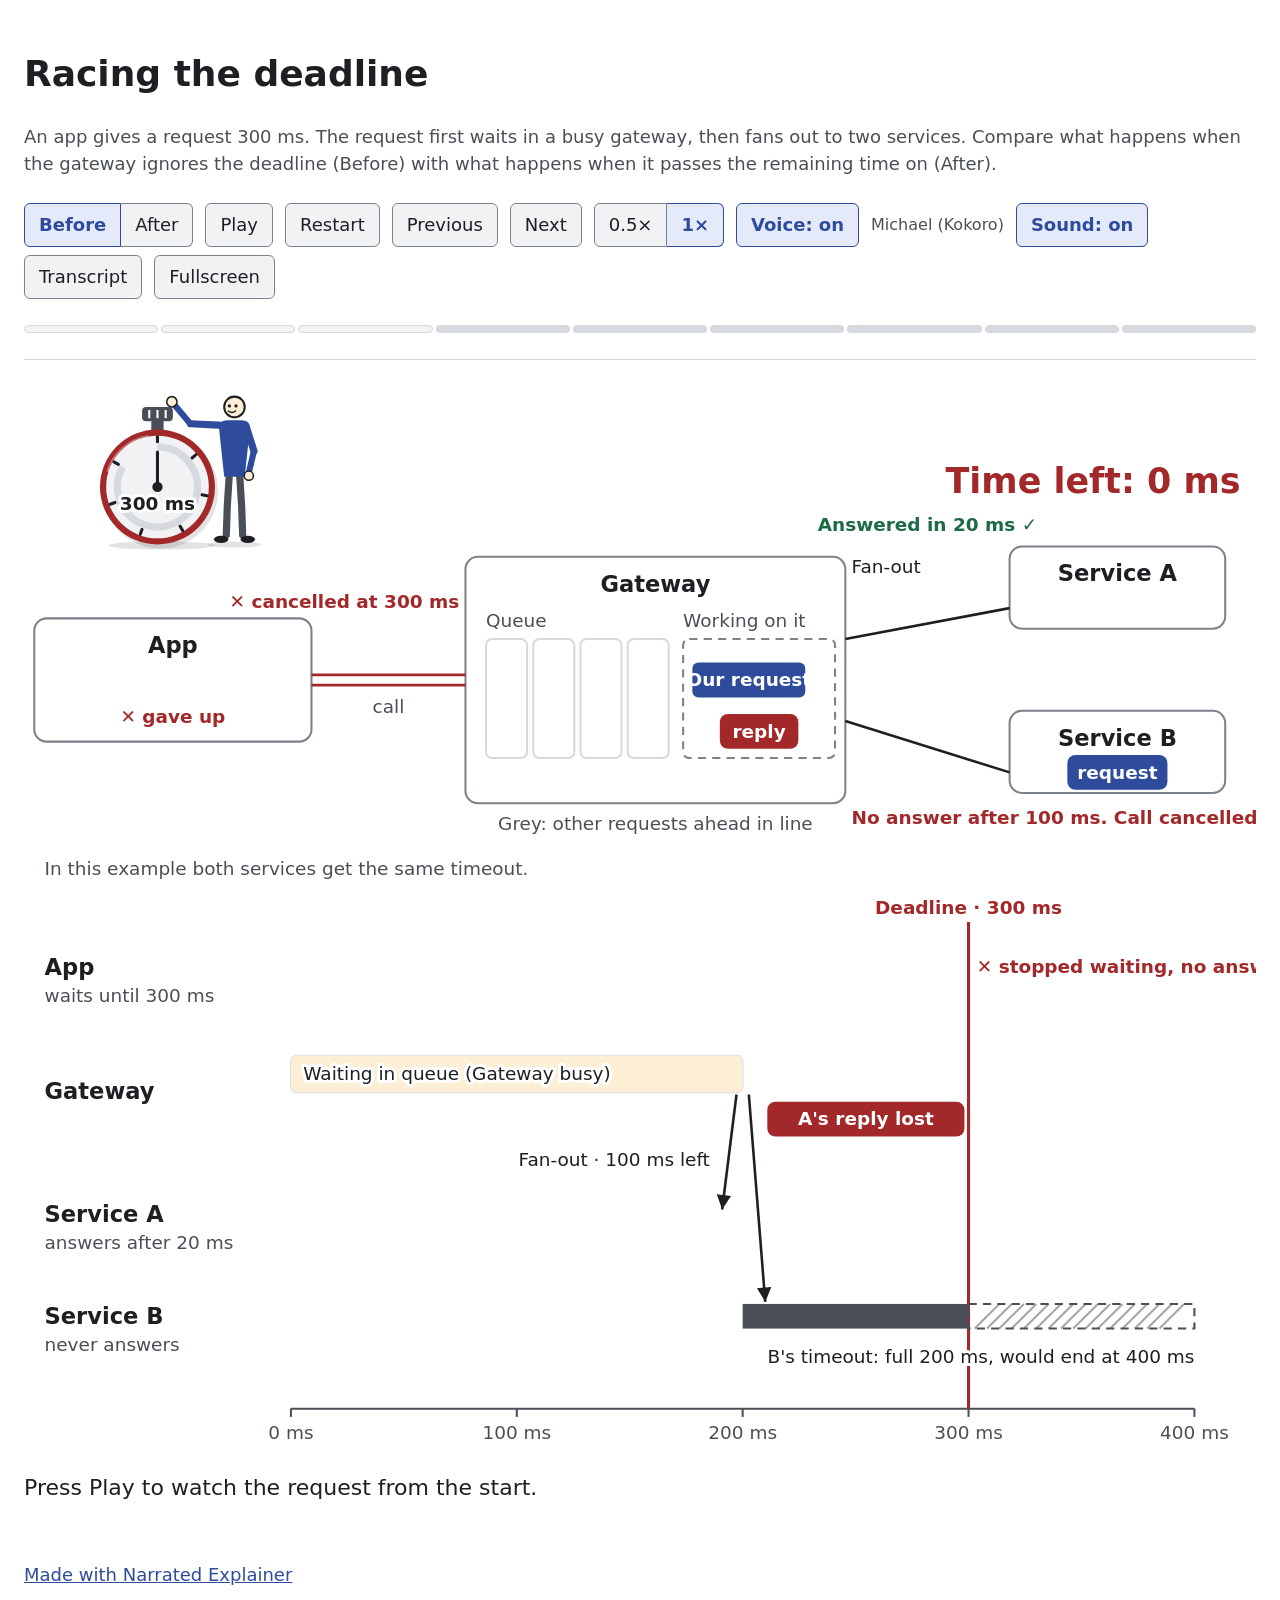
==== docs/demo/deadline-race.html @ c4ce6fd3 "Narrated Explainer 0.1.0: offline narrated SVG explainers An agent skill and command-line tool that " ====
<!doctype html><html lang="en"><head><meta charset="utf-8"><meta name="viewport" content="width=device-width,initial-scale=1"><meta http-equiv="Content-Security-Policy" content="default-src 'none'; script-src 'unsafe-inline'; style-src 'unsafe-inline'; img-src data:; media-src data:; font-src data:; connect-src 'none'; object-src 'none'; base-uri 'none'; form-action 'none'"><title>Racing the deadline</title><style>body.nx-page{padding:24px;font-family:system-ui,sans-serif;}body.nx-page>h1{color:var(--nx-ink);}body.nx-page>p,body.nx-page>footer{color:var(--nx-ink-2);}body.nx-page>footer{margin-top:24px;}body.nx-page>footer a{color:var(--nx-info-fg);}</style></head><body class="nx nx-page"><h1>Racing the deadline</h1><p>An app gives a request 300 ms. The request first waits in a busy gateway, then fans out to two services. Compare what happens when the gateway ignores the deadline (Before) with what happens when it passes the remaining time on (After).</p><figure class="nx"></figure>
<style>/* Narrated Explainer player styles. Every selector starts with .nx; colours come only from the
   tone custom properties below. Hex literals appear only in the two palette definitions. */

/* Light palette */
.nx {
  --nx-ink: #1d1f23;
  --nx-ink-2: #4a4f57;
  --nx-page: #ffffff;
  --nx-sunken: #f1f2f4;
  --nx-hairline: #d6d9de;
  --nx-edge: #7c828c;
  --nx-info-fg: #2f4c9c;
  --nx-info-bg: #e4eafa;
  --nx-ok-fg: #1c6b45;
  --nx-ok-bg: #e0f2e8;
  --nx-warn-fg: #8a5300;
  --nx-warn-bg: #fcefd6;
  --nx-stop-fg: #a3282a;
  --nx-stop-bg: #fbe5e5;
}

/* Dark palette */
@media (prefers-color-scheme: dark) {
  .nx {
    --nx-ink: #eceef1;
    --nx-ink-2: #b6bbc3;
    --nx-page: #15171a;
    --nx-sunken: #23262b;
    --nx-hairline: #373b42;
    --nx-edge: #7a808a;
    --nx-info-fg: #a3b9f6;
    --nx-info-bg: #1f2a48;
    --nx-ok-fg: #82d4a8;
    --nx-ok-bg: #173427;
    --nx-warn-fg: #f1c56f;
    --nx-warn-bg: #3a2b10;
    --nx-stop-fg: #f39d9d;
    --nx-stop-bg: #3e1c1d;
  }
}

/* Derived tones: the neutral tones as fg/bg pairs, resolved against whichever palette applies. */
.nx {
  --nx-ink-fg: var(--nx-ink);
  --nx-ink-bg: var(--nx-sunken);
  --nx-ink-2-fg: var(--nx-ink-2);
  --nx-ink-2-bg: var(--nx-sunken);
  --nx-sunken-fg: var(--nx-edge);
  --nx-sunken-bg: var(--nx-sunken);
}

.nx {
  display: block;
  margin: 0;
  max-width: 100%;
  min-width: 0;
  overflow-x: clip;
  color: var(--nx-ink);
  background: var(--nx-page);
  font-size: 18px;
  line-height: 1.45;
}
.nx *, .nx *::before, .nx *::after { box-sizing: border-box; }
.nx:focus { outline: none; }
.nx:fullscreen { overflow-y: auto; padding: 16px 24px; }
.nx::backdrop { background: var(--nx-page); }

/* Sticky controls; a page with its own sticky header sets --nx-sticky-top. */
.nx .nx-bar {
  position: sticky;
  top: var(--nx-sticky-top, 0px);
  z-index: 3;
  padding: 8px 0;
  background: var(--nx-page);
  border-bottom: 1px solid var(--nx-hairline);
}
.nx .nx-controls { display: flex; flex-wrap: wrap; align-items: center; gap: 8px 12px; min-width: 0; }
.nx .nx-group { display: inline-flex; flex-wrap: wrap; }

.nx button {
  font: inherit;
  font-size: 18px;
  line-height: 1.2;
  min-height: 44px;
  min-width: 44px;
  padding: 8px 14px;
  color: var(--nx-ink);
  background: var(--nx-sunken);
  border: 1px solid var(--nx-edge);
  border-radius: 6px;
  cursor: pointer;
}
.nx button[hidden], .nx .nx-voice-name[hidden] { display: none; }
.nx button[aria-pressed="true"] {
  color: var(--nx-info-fg);
  background: var(--nx-info-bg);
  border-color: var(--nx-info-fg);
  font-weight: 700;
}
.nx button:focus-visible { outline: 3px solid var(--nx-info-fg); outline-offset: 2px; position: relative; z-index: 1; }
.nx .nx-group button { border-radius: 0; }
.nx .nx-group button:first-child { border-radius: 6px 0 0 6px; }
.nx .nx-group button:last-child { border-radius: 0 6px 6px 0; }
.nx .nx-group button + button { border-left-width: 0; }
.nx .nx-voice-name { font-size: 16px; color: var(--nx-ink-2); }

/* Progress: one clickable marker per position. */
.nx .nx-progress { display: flex; gap: 3px; margin-top: 8px; min-width: 0; }
.nx .nx-progress .nx-marker {
  position: relative;
  flex: 1 1 0;
  min-width: 0;
  padding: 0;
  background: transparent;
  border: 0;
  border-radius: 0;
}
.nx .nx-progress .nx-marker::before {
  content: '';
  position: absolute;
  left: 0;
  right: 0;
  top: 50%;
  height: 8px;
  margin-top: -4px;
  border-radius: 4px;
  background: var(--nx-hairline);
}
.nx .nx-progress .nx-marker-intro::before { background: var(--nx-sunken); border: 1px solid var(--nx-hairline); }
.nx .nx-progress .nx-marker.nx-passed::before { background: var(--nx-info-fg); border-color: var(--nx-info-fg); }
.nx .nx-progress .nx-marker[aria-current="step"]::before { height: 16px; margin-top: -8px; }

.nx .nx-stage { margin: 12px 0 0; min-width: 0; }
.nx .nx-stage svg { display: block; width: 100%; max-width: 100%; height: auto; }

.nx .nx-caption { margin: 12px 0 0; min-height: 3em; font-size: 22px; line-height: 1.45; color: var(--nx-ink); }
.nx .nx-word { border-radius: 4px; transition: background-color 120ms ease; }
.nx .nx-word-on { color: var(--nx-info-fg); background: var(--nx-info-bg); }

.nx .nx-transcript { margin: 12px 0 0; }
.nx .nx-transcript[hidden] { display: none; }
.nx .nx-transcript ol { margin: 0; padding: 0 0 0 1.6em; }
.nx .nx-transcript li { margin: 4px 0; }
.nx .nx-transcript .nx-transcript-item {
  width: 100%;
  text-align: start;
  background: transparent;
  border-color: transparent;
  font-weight: 400;
}
.nx .nx-transcript .nx-transcript-item[aria-current="step"] { background: var(--nx-info-bg); color: var(--nx-info-fg); }

@media (max-width: 600px) {
  .nx button { padding: 8px 10px; }
  .nx .nx-caption { font-size: 20px; }
}

@media (prefers-reduced-motion: reduce) {
  .nx .nx-word { transition: none; }
}

/* SVG utility classes for scenes and the kit. */
.nx .nx-fill-ink-fg { fill: var(--nx-ink-fg); }
.nx .nx-fill-ink-bg { fill: var(--nx-ink-bg); }
.nx .nx-stroke-ink { stroke: var(--nx-ink-fg); }
.nx .nx-fill-ink-2-fg { fill: var(--nx-ink-2-fg); }
.nx .nx-fill-ink-2-bg { fill: var(--nx-ink-2-bg); }
.nx .nx-stroke-ink-2 { stroke: var(--nx-ink-2-fg); }
.nx .nx-fill-info-fg { fill: var(--nx-info-fg); }
.nx .nx-fill-info-bg { fill: var(--nx-info-bg); }
.nx .nx-stroke-info { stroke: var(--nx-info-fg); }
.nx .nx-fill-ok-fg { fill: var(--nx-ok-fg); }
.nx .nx-fill-ok-bg { fill: var(--nx-ok-bg); }
.nx .nx-stroke-ok { stroke: var(--nx-ok-fg); }
.nx .nx-fill-warn-fg { fill: var(--nx-warn-fg); }
.nx .nx-fill-warn-bg { fill: var(--nx-warn-bg); }
.nx .nx-stroke-warn { stroke: var(--nx-warn-fg); }
.nx .nx-fill-stop-fg { fill: var(--nx-stop-fg); }
.nx .nx-fill-stop-bg { fill: var(--nx-stop-bg); }
.nx .nx-stroke-stop { stroke: var(--nx-stop-fg); }
.nx .nx-fill-sunken-fg { fill: var(--nx-sunken-fg); }
.nx .nx-fill-sunken-bg { fill: var(--nx-sunken-bg); }
.nx .nx-stroke-sunken { stroke: var(--nx-sunken-fg); }
.nx .nx-fill-page { fill: var(--nx-page); }
.nx .nx-stroke-page { stroke: var(--nx-page); }
.nx .nx-fill-edge { fill: var(--nx-edge); }
.nx .nx-stroke-edge { stroke: var(--nx-edge); }
.nx .nx-fill-hairline { fill: var(--nx-hairline); }
.nx .nx-stroke-hairline { stroke: var(--nx-hairline); }
.nx .nx-halo { paint-order: stroke; stroke: var(--nx-page); stroke-width: 6px; stroke-linejoin: round; }
</style>
<script type="application/json" id="nx-story">{"id": "deadline-race", "title": "Racing the deadline", "description": "An app gives a request 300 ms. The request first waits in a busy gateway, then fans out to two services. Compare what happens when the gateway ignores the deadline (Before) with what happens when it passes the remaining time on (After).", "lang": "en", "voice": {"engine": "kokoro", "voice": "am_michael", "speed": 1.0}, "pronounce": {}, "modes": [{"id": "before", "label": "Before"}, {"id": "after", "label": "After"}], "timing": {"end": 320, "unit": "ms", "realMsPerUnit": 30, "holdMs": 1600, "speeds": [0.5, 1]}, "atRest": {"mode": "before", "t": 320, "caption": "Press Play to watch the request from the start."}, "intro": [{"id": "intro-budget", "caption": "The App sets its stopwatch. First 200 ms: the time the Gateway may spend on its own work.", "sfx": "wind", "holdMs": 2000}, {"id": "intro-buffer", "caption": "Then 100 ms more: a safety buffer on top.", "sfx": "wind", "holdMs": 2000}, {"id": "intro-start", "caption": "300 ms in total. The App presses start and sends the request.", "sfx": "click", "holdMs": 2000}], "moments": [{"id": "send", "t": 0, "caption": "The request leaves the App. Its deadline is 300 ms away, and the countdown starts.", "sfx": "whoosh"}, {"id": "queue", "t": 100, "caption": "The Gateway is busy, so the request waits in its queue. The countdown keeps running.", "sfx": "tick"}, {"id": "fan-out", "t": 200, "caption": "At 200 ms the Gateway asks Services A and B. Only 100 ms are left.", "sfx": "whoosh"}, {"id": "before-budget", "t": 201, "modes": ["before"], "caption": "Before: each service gets the full 200 ms timeout, so B could run until 400 ms, long after the deadline."}, {"id": "after-budget", "t": 201, "modes": ["after"], "caption": "After: the Gateway passes the deadline on. 100 ms are left, minus a 20 ms reserve, so each service gets 80 ms."}, {"id": "a-answers", "t": 220, "caption": "Service A answers in 20 ms. Its reply waits in the Gateway, which sends one combined answer.", "sfx": "pop"}, {"id": "b-times-out", "t": 280, "modes": ["after"], "caption": "Service B's 80 ms run out. The Gateway marks B as timed out and builds the answer.", "sfx": "fail"}, {"id": "answer-arrives", "t": 296, "modes": ["after"], "caption": "The answer with A's reply reaches the App before 300 ms. A's work is used.", "sfx": "success"}, {"id": "deadline-passes", "t": 300, "modes": ["before"], "caption": "300 ms: the deadline passes. The App stops waiting, cancels the call, and A's reply is lost.", "sfx": "alarm"}]}</script>
<script type="application/json" id="nx-narration">{"label": "Michael (Kokoro)", "clips": {"intro-budget": {"src": "[data-uri]", "duration": 7.034625, "words": [[0.0, 0.14], [0.14, 0.34], [0.34, 0.66], [0.66, 0.88], [0.88, 1.46], [2.1, 2.36], [2.36, 2.92], [2.92, 3.34], [4.26, 4.36], [4.36, 4.62], [4.62, 4.78], [4.78, 5.0], [5.0, 5.44], [5.44, 5.7], [5.7, 6.0], [6.0, 6.12], [6.12, 6.28], [6.28, 6.58]]}, "intro-buffer": {"src": "[data-uri]", "duration": 4.373375, "words": [[0.0, 0.2], [0.2, 0.86], [0.86, 1.14], [1.14, 1.84], [2.34, 2.46], [2.46, 2.72], [2.72, 3.24], [3.24, 3.54], [3.54, 3.86]]}, "intro-start": {"src": "[data-uri]", "duration": 5.333375, "words": [[0.0, 0.6], [0.6, 0.92], [0.92, 1.52], [1.52, 1.76], [2.58, 2.6], [2.6, 2.8], [2.8, 3.14], [3.14, 3.48], [3.48, 3.82], [3.82, 4.02], [4.02, 4.34], [4.34, 4.64]]}, "send": {"src": "[data-uri]", "duration": 6.709375, "words": [[0.0, 0.1], [0.1, 0.36], [0.36, 0.76], [0.76, 1.04], [1.04, 1.3], [2.0, 2.04], [2.04, 2.36], [2.36, 2.76], [2.76, 3.18], [3.18, 3.8], [3.8, 4.46], [4.46, 5.06], [5.06, 5.14], [5.14, 5.42], [5.42, 6.12]]}, "queue": {"src": "[data-uri]", "duration": 5.4286875, "words": [[0.0, 0.12], [0.12, 0.34], [0.34, 0.72], [0.72, 1.08], [1.4, 1.5], [1.5, 1.62], [1.62, 1.88], [1.88, 2.28], [2.28, 2.54], [2.54, 2.68], [2.68, 2.92], [3.64, 3.7], [3.7, 4.0], [4.0, 4.56], [4.56, 4.92]]}, "fan-out": {"src": "[data-uri]", "duration": 6.921375, "words": [[0.0, 0.18], [0.18, 0.58], [0.58, 1.2], [1.54, 1.58], [1.58, 1.84], [1.84, 2.34], [2.34, 2.86], [2.86, 3.34], [3.34, 3.34], [3.34, 3.66], [4.22, 4.72], [4.72, 5.12], [5.12, 5.74], [5.74, 6.12], [6.12, 6.42]]}, "before-budget": {"src": "[data-uri]", "duration": 9.9886875, "words": [[0.0, 0.32], [0.78, 1.1], [1.1, 1.54], [1.54, 1.8], [1.8, 2.02], [2.02, 2.26], [2.26, 3.32], [3.32, 3.32], [3.32, 4.08], [4.9, 4.98], [4.98, 5.22], [5.22, 5.5], [5.5, 5.76], [5.76, 6.14], [6.14, 7.24], [7.24, 7.24], [7.24, 8.38], [8.38, 8.86], [8.86, 9.06], [9.06, 9.36]]}, "after-budget": {"src": "[data-uri]", "duration": 10.930625, "words": [[0.0, 0.48], [0.78, 0.88], [0.88, 1.14], [1.14, 1.76], [1.76, 2.04], [2.04, 2.3], [2.3, 2.76], [4.04, 4.04], [4.04, 4.32], [4.32, 4.86], [4.86, 5.1], [5.78, 6.08], [6.08, 6.28], [6.28, 6.56], [6.56, 6.94], [6.94, 7.54], [8.16, 8.3], [8.3, 8.64], [8.64, 9.06], [9.06, 9.34], [9.34, 9.72], [9.72, 10.14]]}, "a-answers": {"src": "[data-uri]", "duration": 7.5866875, "words": [[0.0, 0.38], [0.38, 0.38], [0.38, 0.58], [0.58, 1.24], [1.24, 1.5], [1.5, 1.98], [2.92, 2.98], [2.98, 3.28], [3.28, 3.78], [3.78, 4.14], [4.14, 4.24], [4.24, 4.48], [5.16, 5.3], [5.3, 5.56], [5.56, 5.98], [5.98, 6.42], [6.42, 7.14]]}, "b-times-out": {"src": "[data-uri]", "duration": 6.4646875, "words": [[0.0, 0.34], [0.34, 0.84], [0.84, 1.14], [1.14, 1.56], [1.56, 2.0], [2.0, 2.24], [2.98, 3.0], [3.0, 3.2], [3.2, 3.68], [3.68, 3.96], [3.96, 4.22], [4.22, 4.46], [4.46, 4.9], [4.9, 5.12], [5.12, 5.36], [5.36, 5.62], [5.62, 5.88]]}, "answer-arrives": {"src": "[data-uri]", "duration": 6.5313125, "words": [[0.0, 0.12], [0.12, 0.44], [0.44, 0.68], [0.68, 1.04], [1.04, 1.32], [1.32, 1.9], [1.9, 2.16], [2.16, 2.4], [2.4, 2.76], [2.76, 3.54], [3.54, 3.94], [4.94, 5.26], [5.26, 5.44], [5.44, 5.66], [5.66, 5.96]]}, "deadline-passes": {"src": "[data-uri]", "duration": 8.0206875, "words": [[0.0, 0.38], [0.38, 0.88], [1.7, 1.78], [1.78, 2.04], [2.04, 2.7], [3.58, 3.64], [3.64, 3.82], [3.82, 4.16], [4.16, 4.56], [4.94, 5.42], [5.42, 5.54], [5.54, 5.78], [5.78, 6.08], [6.08, 6.5], [6.5, 6.78], [6.78, 7.16], [7.16, 7.46]]}}}</script>
<script>// Narrated Explainer drawing kit: pure helpers plus small SVG builders that return handles.
// A scene builds its drawing once with these builders, then its draw(state, ctx) only calls the
// handles' setters, which change attributes. The kit keeps no clock and starts no timers: every
// motion comes from the 0..1 progress values the scene passes in. Colours come only from the
// tone classes in player.css, never from literal colour values.
(function (root) {
  'use strict';

  const NX = root.NarratedExplainer || (root.NarratedExplainer = {});
  const SVG_NS = 'http://www.w3.org/2000/svg';
  const ACCENTS = ['info', 'ok', 'warn', 'stop'];

  // ---- Pure helpers (no DOM; usable in Node) ----

  const clamp01 = (x) => (x < 0 ? 0 : x > 1 ? 1 : x);
  const lerp = (a, b, p) => a + (b - a) * p;
  const ramp = (t, from, to) => (to === from ? (t >= to ? 1 : 0) : clamp01((t - from) / (to - from)));

  // The point at fraction p of the polyline's total length.
  function along(points, p) {
    const lengths = points.slice(1).map((pt, i) => Math.hypot(pt[0] - points[i][0], pt[1] - points[i][1]));
    let rest = clamp01(p) * lengths.reduce((a, b) => a + b, 0);
    for (let i = 0; i < lengths.length; i += 1) {
      if (rest <= lengths[i] || i === lengths.length - 1) {
        const f = lengths[i] === 0 ? 1 : Math.min(1, rest / lengths[i]);
        return [lerp(points[i][0], points[i + 1][0], f), lerp(points[i][1], points[i + 1][1], f)];
      }
      rest -= lengths[i];
    }
    return [points[0][0], points[0][1]];
  }

  const BACK = 1.70158;
  const ease = {
    in: (p) => Math.pow(clamp01(p), 3),
    out: (p) => 1 - Math.pow(1 - clamp01(p), 3),
    inOut: (p) => 0.5 - Math.cos(Math.PI * clamp01(p)) / 2,
    outBack: (p) => {
      const q = clamp01(p) - 1;
      return 1 + (BACK + 1) * q * q * q + BACK * q * q;
    },
  };

  // ---- Tones ----
  // A fill tone is an accent (info, ok, warn, stop: its strong -fg colour), an explicit
  // '<tone>-fg' or '<tone>-bg', or a neutral: ink and ink-2 (strong), sunken (soft), page.
  // Each maps to a class player.css defines: ink -> nx-fill-ink-fg, sunken -> nx-fill-sunken-bg.

  const NEUTRAL_FILL = { ink: 'ink-fg', 'ink-2': 'ink-2-fg', sunken: 'sunken-bg' };
  const solid = (tone) => (ACCENTS.includes(tone) ? tone + '-fg' : NEUTRAL_FILL[tone] || tone);
  const fillClass = (tone) => 'nx-fill-' + solid(tone);
  const strokeClass = (tone) => 'nx-stroke-' + String(tone).replace(/-fg$/, '');
  // Page colour reads on strong fills, ink on soft ones.
  const readableOn = (fill) => (/-fg$/.test(solid(fill)) ? 'page' : 'ink');
  const textClass = (tone, on, halo) => fillClass(on ? readableOn(on) : tone) + (halo ? ' nx-halo' : '');

  // ---- DOM ----

  const num = (n) => Math.round(n * 1e4) / 1e4;
  const pt = (p) => num(p[0]) + ' ' + num(p[1]);
  const withDefaults = (opts, base) => {
    const out = Object.assign({}, base);
    Object.keys(opts || {}).forEach((key) => { if (opts[key] != null) out[key] = opts[key]; });
    return out;
  };

  function attrs(node, values) {
    Object.keys(values).forEach((key) => {
      const v = values[key];
      if (v != null) node.setAttribute(key, typeof v === 'number' ? num(v) : v);
    });
    return node;
  }

  function el(parent, tag, values) {
    const node = root.document.createElementNS(SVG_NS, tag);
    attrs(node, values || {});
    parent.appendChild(node);
    return node;
  }

  const show = (node, on) => node.setAttribute('visibility', on ? 'visible' : 'hidden');
  const scaleAbout = (c, s) => 'translate(' + pt(c) + ') scale(' + num(s) + ') translate(' + pt([-c[0], -c[1]]) + ')';
  // Approximate width of a label at 18 units, since nodes are not measured.
  const labelWidth = (s) => String(s).length * 10.5 + 24;
  const withUnit = (value, unit) => num(value) + (unit ? ' ' + unit : '');

  function svg(stage, viewBox, label) {
    return el(stage, 'svg', {
      viewBox, role: 'img', 'aria-label': label, class: 'nx-svg',
      style: 'display: block; width: 100%; height: auto',
    });
  }

  function text(parent, x, y, str, opts) {
    const o = withDefaults(opts, { size: 20, weight: 400, anchor: 'start', tone: 'ink', on: null, halo: false });
    const node = el(parent, 'text', {
      x, y, 'font-size': o.size, 'font-weight': o.weight, 'text-anchor': o.anchor,
      class: textClass(o.tone, o.on, o.halo),
    });
    node.textContent = str;
    return node;
  }

  // ---- Builders ----

  function box(parent, opts) {
    const o = withDefaults(opts, { label: '', sub: '', tone: null });
    const { x, y, w, h } = o;
    const g = el(parent, 'g', { 'data-part': 'box' });
    const rect = el(g, 'rect', { x, y, width: w, height: h, rx: 12, 'stroke-width': 2 });
    if (o.label) text(g, x + w / 2, y + 34, o.label, { size: 22, weight: 600, anchor: 'middle' });
    if (o.sub) text(g, x + w / 2, y + 60, o.sub, { size: 18, anchor: 'middle', tone: 'ink-2' });
    const status = text(g, x + w / 2, y + h - 18, '', { size: 18, weight: 600, anchor: 'middle' });
    attrs(status, { 'data-part': 'status', visibility: 'hidden' });
    function setTone(tone) {
      const fill = ACCENTS.includes(tone) ? tone + '-bg' : tone === 'sunken' ? 'sunken' : 'page';
      rect.setAttribute('class', fillClass(fill) + ' ' + strokeClass(tone || 'edge'));
    }
    setTone(o.tone);
    const edges = { left: (f) => [x, y + h * f], right: (f) => [x + w, y + h * f],
      top: (f) => [x + w * f, y], bottom: (f) => [x + w * f, y + h] };
    return {
      g,
      center: [x + w / 2, y + h / 2],
      edge: (side, f) => edges[side](f == null ? 0.5 : f),
      setTone,
      setStatus(str, tone) {
        status.textContent = str || '';
        status.setAttribute('class', textClass(tone || 'ink', null, false));
        show(status, Boolean(str));
      },
    };
  }

  function arrow(parent, opts) {
    const o = withDefaults(opts, { label: '', tone: 'ink', dashed: false, head: true });
    const [from, to] = [o.from, o.to];
    const len = Math.hypot(to[0] - from[0], to[1] - from[1]);
    const angle = (Math.atan2(to[1] - from[1], to[0] - from[0]) * 180) / Math.PI;
    const g = el(parent, 'g', { 'data-part': 'arrow' });
    const line = el(g, 'line', { x1: from[0], y1: from[1], x2: to[0], y2: to[1], 'stroke-width': 2.5, 'data-part': 'arrow-line' });
    const head = o.head ? el(g, 'path', { d: 'M0 0 L-14 -7 L-14 7 Z', 'data-part': 'arrow-head' }) : null;
    // The label sits beside the middle of the line, on its left-hand normal (above a rightward line).
    const nx = len ? (to[1] - from[1]) / len : 0;
    const ny = len ? -(to[0] - from[0]) / len : -1;
    const side = Math.abs(nx) > 0.5 ? (nx > 0 ? 'start' : 'end') : 'middle';
    const label = text(g, (from[0] + to[0]) / 2 + nx * 14, (from[1] + to[1]) / 2 + ny * 14 + (side === 'middle' ? 0 : 6),
      o.label, { size: 18, anchor: side, tone: 'ink-2', halo: true });
    label.setAttribute('data-part', 'arrow-label');
    let dashed = o.dashed;
    let progress = 1;

    // Dashes up to the shown length, then one gap as long as the line.
    function dashesUpTo(shown) {
      const out = [];
      for (let at = 0; at < shown; at += 14) out.push(num(Math.min(8, shown - at)), 6);
      out[out.length - 1] = len;
      return out.join(' ');
    }
    function apply() {
      const shown = len * progress;
      if (dashed) {
        line.setAttribute('stroke-dasharray', progress >= 1 ? '8 6' : progress <= 0 ? '0 ' + num(len) : dashesUpTo(shown));
        line.setAttribute('stroke-dashoffset', 0);
      } else {
        line.setAttribute('stroke-dasharray', num(len) + ' ' + num(len));
        line.setAttribute('stroke-dashoffset', num(len - shown));
      }
      show(label, progress > 0);
      if (!head) return;
      show(head, progress > 0);
      const tip = along([from, to], progress);
      head.setAttribute('transform', 'translate(' + pt(tip) + ') rotate(' + num(angle) + ') scale(' + num(Math.min(1, shown / 16)) + ')');
    }
    function setTone(tone) {
      line.setAttribute('class', strokeClass(tone));
      if (head) head.setAttribute('class', fillClass(tone));
    }
    setTone(o.tone);
    apply();
    return {
      show: (on) => show(g, on),
      setTone,
      setDashed(on) { dashed = Boolean(on); apply(); },
      draw(p) { progress = clamp01(p); apply(); },
      setLabel(str) { label.textContent = str; },
    };
  }

  function token(parent, opts) {
    const o = withDefaults(opts, { label: '', tone: 'info' });
    const g = el(parent, 'g', { 'data-part': 'token', transform: 'translate(0 0)' });
    const rect = el(g, 'rect', { y: -17, height: 34, rx: 8 });
    const label = text(g, 0, 6, '', { size: 18, weight: 600, anchor: 'middle' });
    function setLabel(str) {
      const w = Math.max(34, labelWidth(str));
      label.textContent = str;
      attrs(rect, { x: -w / 2, width: w });
    }
    function setTone(tone) {
      rect.setAttribute('class', fillClass(tone));
      label.setAttribute('class', textClass(null, tone, false));
    }
    setLabel(o.label);
    setTone(o.tone);
    return {
      moveTo: (xy) => g.setAttribute('transform', 'translate(' + pt(xy) + ')'),
      show: (on) => show(g, on),
      setTone,
      setLabel,
    };
  }

  function bubble(parent, opts) {
    const o = withDefaults(opts, { text: '', h: 44 });
    const { x, y, w, h } = o;
    const tip = o.tail || [x + w / 2, y + h + 24];
    const g = el(parent, 'g', { 'data-part': 'bubble' });
    el(g, 'rect', { x, y, width: w, height: h, rx: 10, class: 'nx-fill-sunken-bg nx-stroke-edge', 'stroke-width': 2 });
    // The tail starts just inside the side facing its tip, so its fill covers the body's border there.
    const awayFromCorners = (lo, hi, v) => Math.max(lo + 18, Math.min(hi - 18, v));
    let base;
    if (tip[1] > y + h) base = [[awayFromCorners(x, x + w, tip[0]) - 10, y + h - 1], [awayFromCorners(x, x + w, tip[0]) + 10, y + h - 1]];
    else if (tip[1] < y) base = [[awayFromCorners(x, x + w, tip[0]) - 10, y + 1], [awayFromCorners(x, x + w, tip[0]) + 10, y + 1]];
    else {
      const ex = tip[0] < x ? x + 1 : x + w - 1;
      base = [[ex, awayFromCorners(y, y + h, tip[1]) - 10], [ex, awayFromCorners(y, y + h, tip[1]) + 10]];
    }
    el(g, 'path', { d: 'M' + pt(base[0]) + ' L' + pt(tip) + ' L' + pt(base[1]), class: 'nx-fill-sunken-bg nx-stroke-edge',
      'stroke-width': 2, 'stroke-linejoin': 'round' });
    const label = text(g, x + w / 2, y + h / 2 + 6, o.text, { size: 18, weight: 700, anchor: 'middle', on: 'sunken' });
    // Scales about the tail tip with an ease-out, so it grows out of what it points at.
    const pop = (p) => g.setAttribute('transform', scaleAbout(tip, ease.out(p)));
    pop(1);
    return { show: (on) => show(g, on), pop, setText: (str) => { label.textContent = str; } };
  }

  function queue(parent, opts) {
    const o = withDefaults(opts, { slots: 4, slotW: 64, gap: 8, h: 56, title: '' });
    const g = el(parent, 'g', { 'data-part': 'queue' });
    if (o.title) text(g, o.x, o.y - 12, o.title, { size: 18, tone: 'ink-2' });
    const chips = [];
    for (let i = 0; i < o.slots; i += 1) {
      const sx = o.x + i * (o.slotW + o.gap);
      el(g, 'rect', { x: sx, y: o.y, width: o.slotW, height: o.h, rx: 6, fill: 'none', class: 'nx-stroke-hairline', 'stroke-width': 2 });
      const chip = el(g, 'g', { 'data-part': 'chip', 'data-slot': i, transform: 'translate(' + pt([sx, o.y]) + ')', visibility: 'hidden' });
      const rect = el(chip, 'rect', { x: 3, y: 3, width: o.slotW - 6, height: o.h - 6, rx: 4 });
      const label = text(chip, o.slotW / 2, o.h / 2 + 6, '', { size: 18, weight: 600, anchor: 'middle' });
      label.setAttribute('data-part', 'chip-label');
      chips.push({ chip, rect, label });
    }
    return {
      set(items) {
        chips.forEach((c, i) => {
          const item = items[i];
          show(c.chip, Boolean(item));
          if (!item) return;
          const tone = item.tone || 'ink-2';
          c.label.textContent = item.label || '';
          c.rect.setAttribute('class', fillClass(tone));
          c.label.setAttribute('class', textClass(null, tone, false));
        });
      },
    };
  }

  function readout(parent, opts) {
    const o = withDefaults(opts, { size: 34, anchor: 'start' });
    const node = text(parent, o.x, o.y, '', { size: o.size, weight: 700, anchor: o.anchor, halo: true });
    node.setAttribute('data-part', 'readout');
    return {
      set(str, tone) {
        node.textContent = str;
        node.setAttribute('class', textClass(tone || 'ink', null, true));
      },
    };
  }

  // A friendly figure, drawn around the point between its feet, facing left. Its arm is two
  // segments from the shoulder with the elbow bent downward, the way an arm hangs.
  const SHOULDER = [-11, -111];
  const UPPER_ARM = 32;
  const FOREARM = 28;

  function drawFigure(g, tone, prefix) {
    const limb = (d, w) => el(g, 'path', { d, fill: 'none', class: 'nx-stroke-ink-2', 'stroke-width': w, 'stroke-linecap': 'round', 'stroke-linejoin': 'round' });
    limb('M-5 -64 L-7 -32 L-8 -4', 7);
    limb('M5 -64 L7 -32 L8 -4', 7);
    el(g, 'ellipse', { cx: -13, cy: 0, rx: 7, ry: 3.5, class: 'nx-fill-ink-fg' });
    el(g, 'ellipse', { cx: 13, cy: 0, rx: 7, ry: 3.5, class: 'nx-fill-ink-fg' });
    el(g, 'line', { x1: 11, y1: -111, x2: 19, y2: -86, class: strokeClass(tone), 'stroke-width': 7, 'stroke-linecap': 'round' });
    el(g, 'line', { x1: 19, y1: -86, x2: 14, y2: -65, class: strokeClass(tone), 'stroke-width': 6, 'stroke-linecap': 'round' });
    el(g, 'rect', { x: -3, y: -121, width: 6, height: 7, class: 'nx-fill-warn-bg' });
    el(g, 'path', { d: 'M-15 -108 Q-15 -116 -7 -116 L7 -116 Q15 -116 15 -108 L10 -61 L-10 -61 Z', class: fillClass(tone) });
    el(g, 'circle', { cx: 14, cy: -62, r: 4.5, class: 'nx-fill-warn-bg nx-stroke-ink', 'stroke-width': 1.5 });
    el(g, 'circle', { cx: 0, cy: -129, r: 10, class: 'nx-fill-warn-bg nx-stroke-ink', 'stroke-width': 2 });
    el(g, 'circle', { cx: -5, cy: -130, r: 1.6, class: 'nx-fill-ink-fg' });
    el(g, 'circle', { cx: 1.5, cy: -130, r: 1.6, class: 'nx-fill-ink-fg' });
    el(g, 'path', { d: 'M-6 -125 Q-2.5 -122 1 -125', fill: 'none', class: 'nx-stroke-ink', 'stroke-width': 1.5, 'stroke-linecap': 'round' });
    const upper = el(g, 'line', { x1: SHOULDER[0], y1: SHOULDER[1], class: strokeClass(tone), 'stroke-width': 7, 'stroke-linecap': 'round', 'data-part': prefix + '-upper-arm' });
    const fore = el(g, 'line', { class: strokeClass(tone), 'stroke-width': 6, 'stroke-linecap': 'round', 'data-part': prefix + '-forearm' });
    const hand = el(g, 'circle', { r: 5, class: 'nx-fill-warn-bg nx-stroke-ink', 'stroke-width': 1.5, 'data-part': prefix + '-hand-tip' });
    // Moves the hand to target (figure coordinates); bend wobbles the elbow, in radians.
    return function armTo(target, bend) {
      const dx = target[0] - SHOULDER[0];
      const dy = target[1] - SHOULDER[1];
      const reach = Math.max(FOREARM - UPPER_ARM + 0.5, Math.min(UPPER_ARM + FOREARM - 0.5, Math.hypot(dx, dy)));
      const cos = (UPPER_ARM * UPPER_ARM + reach * reach - FOREARM * FOREARM) / (2 * UPPER_ARM * reach);
      const base = Math.atan2(dy, dx);
      const offset = Math.acos(Math.max(-1, Math.min(1, cos)));
      const elbowY = (a) => SHOULDER[1] + UPPER_ARM * Math.sin(a);
      const a = (elbowY(base - offset) >= elbowY(base + offset) ? base - offset : base + offset) + (bend || 0);
      const elbow = [SHOULDER[0] + UPPER_ARM * Math.cos(a), SHOULDER[1] + UPPER_ARM * Math.sin(a)];
      const toward = Math.atan2(target[1] - elbow[1], target[0] - elbow[0]);
      const tip = [elbow[0] + FOREARM * Math.cos(toward), elbow[1] + FOREARM * Math.sin(toward)];
      attrs(upper, { x2: elbow[0], y2: elbow[1] });
      attrs(fore, { x1: elbow[0], y1: elbow[1], x2: tip[0], y2: tip[1] });
      attrs(hand, { cx: tip[0], cy: tip[1] });
    };
  }

  function figure(parent, opts) {
    const o = withDefaults(opts, { scale: 1, tone: 'info' });
    const g = el(parent, 'g', { 'data-part': 'figure', transform: 'translate(' + pt([o.x, o.y]) + ') scale(' + num(o.scale) + ')' });
    const armTo = drawFigure(g, o.tone, 'fig');
    armTo([SHOULDER[0] - 4, SHOULDER[1] + 52], 0);
    return {
      reach: (xy) => armTo([(xy[0] - o.x) / o.scale, (xy[1] - o.y) / o.scale], 0),
      wave: (p) => armTo([SHOULDER[0] - 22 + 12 * Math.sin(4 * Math.PI * clamp01(p)), SHOULDER[1] - 42], 0),
    };
  }

  // The stopwatch is drawn at radius 56 around (0, 0) and scaled to r. The dial sweeps 300 degrees
  // clockwise from twelve o'clock for 0..max, leaving a gap under the crown like a kitchen timer.
  const SWEEP = 300;
  const ARC_R = 39;
  const HAND_R = 34;
  const OPERATOR_AT = [75, 51]; // the operator's feet, beside the dial
  const CROWN_Y = -78;
  const CROWN_AXIS = [0, -71];
  const CROWN_GRIP = [20, -71]; // the hand holds the crown's end while winding
  const CROWN_TOP = [14, -83]; // and rests on its top after pressing it
  const WRIST_ARC = 0.22;
  const PRESS_DEPTH = 4;
  const KNURL_X = [-8, 0, 8];
  const KNURL_PITCH = 8;
  const dialPoint = (deg, r) => [r * Math.sin((deg * Math.PI) / 180), -r * Math.cos((deg * Math.PI) / 180)];
  const bounce = (q) => 1 + 0.06 * Math.sin(2 * Math.PI * q) * (1 - q);

  function stopwatch(parent, opts) {
    const o = withDefaults(opts, { r: 56, max: 60, segments: null, operator: false, unit: '' });
    const segments = o.segments || [{ to: o.max, tone: 'info' }];
    const deg = (v) => (Math.max(0, Math.min(o.max, v)) / o.max) * SWEEP;
    const arcD = (fromDeg, toDeg) => 'M' + pt(dialPoint(fromDeg, ARC_R)) + ' A' + ARC_R + ' ' + ARC_R + ' 0 '
      + (toDeg - fromDeg > 180 ? 1 : 0) + ' 1 ' + pt(dialPoint(toDeg, ARC_R));
    const outer = el(parent, 'g', { 'data-part': 'stopwatch', transform: 'translate(' + pt([o.cx, o.cy]) + ') scale(' + num(o.r / 56) + ')' });
    el(outer, 'ellipse', { cx: 4, cy: 57, rx: 52, ry: 4, class: 'nx-fill-ink-fg', opacity: 0.12 });
    el(outer, 'circle', { cx: 3, cy: 4, r: 56, class: 'nx-fill-ink-fg', opacity: 0.12 });
    if (o.operator) el(outer, 'ellipse', { cx: 75, cy: 56, rx: 26, ry: 3, class: 'nx-fill-ink-fg', opacity: 0.12 });
    const dial = el(outer, 'g', { 'data-part': 'sw-dial' });
    const stem = el(dial, 'rect', { x: -6, y: CROWN_Y + 13, width: 12, height: 11, rx: 2, class: 'nx-fill-ink-2-fg' });
    const crown = el(dial, 'rect', { x: -15, y: CROWN_Y, width: 30, height: 14, rx: 4, class: 'nx-fill-ink-2-fg' });
    const knurls = KNURL_X.map((x) => el(dial, 'line', { x1: x, y1: CROWN_Y + 3, x2: x, y2: CROWN_Y + 11, class: 'nx-stroke-page', 'stroke-width': 2 }));
    const rim = el(dial, 'circle', { r: 56, 'data-part': 'sw-rim' });
    el(dial, 'circle', { r: 50, class: 'nx-fill-sunken-bg' });
    const flash = el(dial, 'circle', { r: 50, class: 'nx-fill-stop-bg', opacity: 0, 'data-part': 'sw-flash' });
    el(dial, 'path', { d: 'M-10 -49 A50 50 0 0 0 -48 -16', fill: 'none', class: 'nx-stroke-page', opacity: 0.35, 'stroke-width': 3, 'stroke-linecap': 'round' });
    for (let i = 0; i <= 6; i += 1) {
      const [a, b] = [dialPoint((i * SWEEP) / 6, 44), dialPoint((i * SWEEP) / 6, 49)];
      el(dial, 'line', { x1: a[0], y1: a[1], x2: b[0], y2: b[1], class: 'nx-stroke-ink', 'stroke-width': 3, 'stroke-linecap': 'round' });
    }
    el(dial, 'path', { d: arcD(0, SWEEP), fill: 'none', class: 'nx-stroke-hairline', 'stroke-width': 7 });
    const arcs = segments.map((s, i) => el(dial, 'path', { fill: 'none', class: strokeClass(s.tone || 'info'), 'stroke-width': 7, 'data-part': 'sw-arc-' + i }));
    const hand = el(dial, 'line', { x1: 0, y1: 0, class: 'nx-stroke-ink', 'stroke-width': 3, 'stroke-linecap': 'round', 'data-part': 'sw-hand' });
    el(dial, 'circle', { r: 5, class: 'nx-fill-ink-fg' });
    // Drawn over the hand with a halo, so the hand never hides it.
    const total = text(dial, 0, 22, '', { size: 18, weight: 600, anchor: 'middle', on: 'sunken', halo: true });
    total.setAttribute('data-part', 'sw-total');
    const legendX = o.operator ? 132 : 76;
    const legends = segments.map((s, i) => {
      if (!s.label) return null;
      const g = el(outer, 'g', { 'data-part': 'sw-legend-' + i });
      const y = -31 + i * 34;
      el(g, 'line', { x1: legendX, y1: y, x2: legendX + 20, y2: y, class: strokeClass(s.tone || 'info'), 'stroke-width': 8, 'stroke-linecap': 'round' });
      text(g, legendX + 30, y + 7, s.label, { tone: s.tone || 'info', weight: 700, halo: true });
      return g;
    });
    let armTo = null;
    if (o.operator) armTo = drawFigure(el(outer, 'g', { transform: 'translate(' + pt(OPERATOR_AT) + ')' }), 'info', 'sw');
    const reachDial = (xy, bend) => armTo && armTo([xy[0] - OPERATOR_AT[0], xy[1] - OPERATOR_AT[1]], bend);
    const scales = { click: 1, press: 1 };
    const applyScale = () => dial.setAttribute('transform', 'scale(' + num(scales.click * scales.press) + ')');
    function setKnurls(shift) {
      knurls.forEach((line, i) => {
        const x = KNURL_X[0] - 6 + ((KNURL_X[i] - KNURL_X[0] + 6 + shift) % (3 * KNURL_PITCH));
        attrs(line, { x1: x, x2: x });
      });
    }
    function setCrown(depth) {
      attrs(crown, { y: CROWN_Y + depth });
      attrs(stem, { y: CROWN_Y + 13 + depth, height: 11 - depth });
    }

    // value: where the hand points (0..max). total: the label in the dial, a number (shown with
    // the unit) or text; 0 or empty hides it. flash: 0..1 stop-colour flash. click: 0..1 bounce.
    // rim: the rim's tone (default ink-2), for example 'stop' when the time has run out.
    function set(state) {
      const s = state || {};
      const value = s.value || 0;
      const tip = dialPoint(deg(value), HAND_R);
      attrs(hand, { x2: tip[0], y2: tip[1] });
      let start = 0;
      segments.forEach((seg, i) => {
        const [a, b] = [deg(start), deg(Math.min(value, seg.to))];
        show(arcs[i], b - a > 0.05);
        if (b - a > 0.05) arcs[i].setAttribute('d', arcD(a, b));
        if (legends[i]) show(legends[i], value > start);
        start = seg.to;
      });
      const label = typeof s.total === 'number' ? withUnit(s.total, o.unit) : s.total || '';
      total.textContent = label;
      show(total, Boolean(s.total));
      rim.setAttribute('class', fillClass(s.rim || 'ink-2'));
      attrs(flash, { opacity: clamp01(s.flash || 0) * 0.9 });
      scales.click = bounce(clamp01(s.click || 0));
      applyScale();
    }

    // Winding: the hand grips the crown's end and turns it in a small wrist arc; the knurls turn
    // and the elbow wobbles, settling at the end.
    function wind(p) {
      const q = clamp01(p);
      const swing = Math.sin(Math.PI * q);
      const turn = q * 4 * Math.PI;
      setKnurls((q * 3 * KNURL_PITCH) % KNURL_PITCH);
      setCrown(0);
      scales.press = 1;
      applyScale();
      const a = WRIST_ARC * swing * Math.sin(turn);
      const radius = CROWN_GRIP[0] - CROWN_AXIS[0];
      reachDial([CROWN_AXIS[0] + radius * Math.cos(a), CROWN_AXIS[1] + radius * Math.sin(a)], 0.12 * swing * Math.sin(3 * turn));
    }

    // Pressing: the hand moves from the crown's end onto its top and pushes it down, then the dial
    // clicks with a short bounce. Afterwards the hand rests on the crown.
    function press(p) {
      const q = clamp01(p);
      const onTop = ease.inOut(clamp01(q / 0.3));
      const depth = PRESS_DEPTH * Math.sin(Math.PI * clamp01((q - 0.3) / 0.3));
      setKnurls(0);
      setCrown(depth);
      scales.press = bounce(clamp01((q - 0.45) / 0.5));
      applyScale();
      reachDial([lerp(CROWN_GRIP[0], CROWN_TOP[0], onTop), lerp(CROWN_GRIP[1], CROWN_TOP[1], onTop) + depth], 0);
    }

    set({ value: 0 });
    press(1);
    return { set, wind, press };
  }

  function axis(parent, opts) {
    const o = withDefaults(opts, { ticks: 4, unit: '' });
    const x = (t) => o.x0 + ((t - o.t0) / (o.t1 - o.t0)) * (o.x1 - o.x0);
    const g = el(parent, 'g', { 'data-part': 'axis' });
    el(g, 'line', { x1: o.x0, y1: o.y, x2: o.x1, y2: o.y, class: 'nx-stroke-ink-2', 'stroke-width': 2 });
    const values = Array.isArray(o.ticks) ? o.ticks
      : Array.from({ length: o.ticks + 1 }, (_, i) => o.t0 + ((o.t1 - o.t0) * i) / o.ticks);
    values.forEach((t) => {
      el(g, 'line', { x1: x(t), y1: o.y, x2: x(t), y2: o.y + 8, class: 'nx-stroke-ink-2', 'stroke-width': 2 });
      text(g, x(t), o.y + 30, withUnit(t, o.unit), { size: 18, anchor: 'middle', tone: 'ink-2' });
    });
    return { x };
  }

  function meter(parent, opts) {
    const o = withDefaults(opts, { tone: 'info' });
    const rx = Math.min(6, o.h / 2);
    const g = el(parent, 'g', { 'data-part': 'meter' });
    el(g, 'rect', { x: o.x, y: o.y, width: o.w, height: o.h, rx, class: 'nx-fill-sunken-bg nx-stroke-hairline', 'stroke-width': 1.5 });
    const fill = el(g, 'rect', { x: o.x, y: o.y, width: 0, height: o.h, rx, 'data-part': 'meter-fill' });
    const setTone = (tone) => fill.setAttribute('class', fillClass(tone));
    setTone(o.tone);
    return { set: (p) => attrs(fill, { width: o.w * clamp01(p) }), setTone };
  }

  function stamp(parent, opts) {
    const o = withDefaults(opts, { kind: 'ok', size: 48 });
    const r = o.size / 2;
    const tone = o.kind === 'stop' ? 'stop' : 'ok';
    const g = el(parent, 'g', { 'data-part': 'stamp' });
    el(g, 'circle', { cx: o.x, cy: o.y, r, class: fillClass(tone + '-bg') + ' ' + strokeClass(tone), 'stroke-width': 3 });
    const at = (dx, dy) => pt([o.x + dx * r, o.y + dy * r]);
    const d = tone === 'ok'
      ? 'M' + at(-0.45, 0) + ' L' + at(-0.12, 0.32) + ' L' + at(0.45, -0.35)
      : 'M' + at(-0.35, -0.35) + ' L' + at(0.35, 0.35) + ' M' + at(0.35, -0.35) + ' L' + at(-0.35, 0.35);
    el(g, 'path', { d, fill: 'none', class: strokeClass(tone), 'stroke-width': Math.max(3, o.size / 10), 'stroke-linecap': 'round', 'stroke-linejoin': 'round' });
    // Pops in with a small overshoot.
    const pop = (p) => g.setAttribute('transform', scaleAbout([o.x, o.y], ease.outBack(p)));
    pop(1);
    return { show: (on) => show(g, on), pop };
  }

  NX.kit = {
    clamp01, lerp, ramp, along, ease,
    svg, el, text, box, arrow, token, bubble, queue, readout, stopwatch, figure, axis, meter, stamp,
  };
})(typeof window !== 'undefined' ? window : globalThis);
</script>
<script>// Narrated Explainer sound effects: ten cues synthesised with Web Audio oscillators, noise buffers
// and gain envelopes, so they ship as code. Each cue is (audioContext, destination, when), so the
// same code plays live and renders offline. The shared AudioContext is made on the first click.
(function (root) {
  'use strict';

  const NX = root.NarratedExplainer || (root.NarratedExplainer = {});
  const SILENT = 0.0001; // exponential ramps cannot reach 0

  // Attack-then-decay gain envelope into `dest`; returns the gain node to connect sources to.
  function envelope(ac, dest, when, attack, peak, decay) {
    const g = ac.createGain();
    g.gain.setValueAtTime(SILENT, when);
    g.gain.linearRampToValueAtTime(peak, when + attack);
    g.gain.exponentialRampToValueAtTime(SILENT, when + attack + decay);
    g.connect(dest);
    return g;
  }

  // One oscillator gliding from `from` Hz to `to` Hz over the envelope.
  function tone(ac, dest, when, spec) {
    const attack = spec.attack || 0.005;
    const length = attack + spec.decay;
    const osc = ac.createOscillator();
    osc.type = spec.type || 'sine';
    osc.frequency.setValueAtTime(spec.from, when);
    if (spec.to && spec.to !== spec.from) osc.frequency.exponentialRampToValueAtTime(spec.to, when + length);
    osc.connect(envelope(ac, dest, when, attack, spec.peak, spec.decay));
    osc.start(when);
    osc.stop(when + length + 0.02);
  }

  // Deterministic noise (seeded), so offline renders are identical every time. `smooth` in 0..1
  // low-passes it by a one-pole filter while filling the buffer: 0 is white, near 1 is a rumble.
  function noiseBuffer(ac, seconds, smooth) {
    const length = Math.max(1, Math.round(seconds * ac.sampleRate));
    const buffer = ac.createBuffer(1, length, ac.sampleRate);
    const data = buffer.getChannelData(0);
    let seed = 0x2f6b9a1d;
    let last = 0;
    let peak = 0;
    for (let i = 0; i < length; i += 1) {
      seed = (seed * 1664525 + 1013904223) >>> 0;
      const white = seed / 2147483648 - 1;
      last = smooth * last + (1 - smooth) * white;
      data[i] = last;
      peak = Math.max(peak, Math.abs(last));
    }
    if (peak > 0) for (let i = 0; i < length; i += 1) data[i] /= peak;
    return buffer;
  }

  function noise(ac, dest, when, spec) {
    const attack = spec.attack || 0.002;
    const length = attack + spec.decay;
    const src = ac.createBufferSource();
    src.buffer = noiseBuffer(ac, length + 0.02, spec.smooth || 0);
    src.connect(envelope(ac, dest, when, attack, spec.peak, spec.decay));
    src.start(when);
    src.stop(when + length + 0.02);
  }

  const cues = {
    click(ac, dest, when) {
      noise(ac, dest, when, { decay: 0.02, peak: 0.5 });
      tone(ac, dest, when, { type: 'square', from: 2200, decay: 0.02, peak: 0.08 });
    },
    pop(ac, dest, when) {
      tone(ac, dest, when, { from: 380, to: 920, attack: 0.004, decay: 0.09, peak: 0.45 });
    },
    whoosh(ac, dest, when) {
      noise(ac, dest, when, { smooth: 0.9, attack: 0.18, decay: 0.32, peak: 0.45 });
      tone(ac, dest, when, { from: 180, to: 520, attack: 0.18, decay: 0.3, peak: 0.05 });
    },
    tick(ac, dest, when) {
      tone(ac, dest, when, { from: 1600, attack: 0.001, decay: 0.035, peak: 0.25 });
    },
    ding(ac, dest, when) {
      tone(ac, dest, when, { from: 1318.5, attack: 0.004, decay: 1.1, peak: 0.3 });
      tone(ac, dest, when, { from: 2637, attack: 0.004, decay: 0.5, peak: 0.08 });
    },
    success(ac, dest, when) {
      [523.25, 659.25, 783.99].forEach((f, i) => {
        tone(ac, dest, when + i * 0.11, { type: 'triangle', from: f, attack: 0.008, decay: i === 2 ? 0.5 : 0.18, peak: 0.3 });
      });
    },
    fail(ac, dest, when) {
      tone(ac, dest, when, { type: 'square', from: 311, to: 294, decay: 0.18, peak: 0.12 });
      tone(ac, dest, when + 0.2, { type: 'square', from: 233, to: 156, decay: 0.42, peak: 0.12 });
    },
    alarm(ac, dest, when) {
      for (let i = 0; i < 4; i += 1) {
        tone(ac, dest, when + i * 0.16, { type: 'square', from: i % 2 ? 660 : 880, attack: 0.005, decay: 0.12, peak: 0.12 });
      }
    },
    // Winding a clockwork crown: a ratchet of short clicks that speeds up.
    wind(ac, dest, when) {
      let at = when;
      for (let i = 0; i < 9; i += 1) {
        noise(ac, dest, at, { attack: 0.001, decay: 0.012, peak: 0.35 });
        tone(ac, dest, at, { type: 'square', from: 2600 + 90 * (i % 3), attack: 0.001, decay: 0.012, peak: 0.05 });
        at += 0.1 - i * 0.006;
      }
    },
    thud(ac, dest, when) {
      tone(ac, dest, when, { from: 130, to: 42, attack: 0.003, decay: 0.28, peak: 0.7 });
      noise(ac, dest, when, { smooth: 0.97, attack: 0.002, decay: 0.08, peak: 0.4 });
    },
  };

  const shared = { context: null, master: null, muted: false };

  NX.sfx = {
    names: ['click', 'pop', 'whoosh', 'tick', 'ding', 'success', 'fail', 'alarm', 'wind', 'thud'],
    cues,
    get master() { return shared.master; },
    // Creates the one shared AudioContext and its master gain; call only from a user gesture.
    ensure() {
      if (!shared.context) {
        const Context = root.AudioContext || root.webkitAudioContext;
        if (!Context) return null;
        shared.context = new Context();
        shared.master = shared.context.createGain();
        shared.master.gain.value = shared.muted ? 0 : 1;
        shared.master.connect(shared.context.destination);
      }
      if (shared.context.state === 'suspended') shared.context.resume();
      return shared.context;
    },
    // Plays a cue now on the shared context; does nothing before ensure().
    play(name) {
      if (!shared.context || !cues[name]) return;
      cues[name](shared.context, shared.master, shared.context.currentTime + 0.01);
    },
    setMuted(muted) {
      shared.muted = Boolean(muted);
      if (shared.master) shared.master.gain.value = shared.muted ? 0 : 1;
    },
  };
})(globalThis);
</script>
<script>// Narrated Explainer player: a pure controller (positions, clock, plan) and a DOM view
// (controls, captions, audio, drawing). See docs/architecture.md, section "Runtime".
(function (root) {
  'use strict';

  const NX = root.NarratedExplainer || (root.NarratedExplainer = {});
  NX.players = NX.players || [];

  const DEFAULT_HOLD_MS = 1600;
  const REDUCED_STEP_MS = 2500;
  const CLIP_GRACE_MS = 1500; // a clip that never reports its end releases after duration + this
  const UNKNOWN_CLIP_MS = 12000; // ... or after this when its duration is unknown
  const PLAN_CLIP_TAIL_MS = 300; // plan(): a hold lasts max(holdMs, clip duration + this)
  const LANDING_EPSILON = 1e-9;

  const DEFAULT_LABELS = {
    play: 'Play', pause: 'Pause', restart: 'Restart', prev: 'Previous', next: 'Next',
    voiceOn: 'Voice: on', voiceOff: 'Voice: off', soundOn: 'Sound: on', soundOff: 'Sound: off',
    speed: 'Speed', mode: 'Mode', transcript: 'Transcript', fullscreen: 'Fullscreen',
  };

  const finite = (v, fallback) => (typeof v === 'number' && isFinite(v) ? v : fallback);
  const clamp01 = (v) => Math.min(1, Math.max(0, v));

  function modeList(story) {
    return story.modes && story.modes.length ? story.modes : [{ id: 'main', label: 'Main' }];
  }

  // Intro steps in order, then the moments of `mode` sorted by t (stable for equal t).
  function buildPositions(story, mode) {
    const intro = (story.intro || []).map((s) => ({
      kind: 'intro', id: s.id, t: 0, caption: s.caption || '', sfx: s.sfx || null, holdMs: s.holdMs,
    }));
    const moments = (story.moments || [])
      .filter((m) => !m.modes || m.modes.indexOf(mode) !== -1)
      .map((m) => ({ kind: 'moment', id: m.id, t: m.t, caption: m.caption || '', sfx: m.sfx || null, holdMs: m.holdMs }))
      .sort((a, b) => a.t - b.t);
    return intro.concat(moments).map((p, index) => Object.assign(p, { index }));
  }

  // The index of the last word that has started at `time` seconds, or -1.
  function wordIndexAt(words, time) {
    let found = -1;
    for (let i = 0; i < (words || []).length; i += 1) {
      if (words[i][0] <= time) found = i;
      else break;
    }
    return found;
  }

  const KEY_ACTIONS = {
    ' ': 'toggle', Spacebar: 'toggle', k: 'toggle', ArrowLeft: 'prev', ArrowRight: 'next',
    r: 'restart', v: 'voice', s: 'sound', t: 'transcript', f: 'fullscreen',
  };

  // Maps a keydown to an action name, or null. Digits 1-9 give `mode:<index>`.
  function keyAction(event) {
    if (event.ctrlKey || event.metaKey || event.altKey) return null;
    const key = event.key || '';
    if (/^[1-9]$/.test(key)) return 'mode:' + (Number(key) - 1);
    const lower = key.length === 1 ? key.toLowerCase() : key;
    return Object.prototype.hasOwnProperty.call(KEY_ACTIONS, lower) ? KEY_ACTIONS[lower] : null;
  }

  // ---------------------------------------------------------------------------------------------
  // Controller: no DOM, no clock. Every method that needs time takes `now` in real milliseconds.
  // `clipDurations` maps a position id to its clip length in seconds (null: clip of unknown length).
  function createController(story, clipDurations, options) {
    const durations = clipDurations || {};
    const timing = story.timing || {};
    const end = finite(timing.end, 0);
    const msPerUnit = finite(timing.realMsPerUnit, 1);
    const baseHoldMs = finite(timing.holdMs, DEFAULT_HOLD_MS);
    const modeIds = modeList(story).map((m) => m.id);
    const rest = story.atRest || {};
    const cache = {};
    const listFor = (mode) => cache[mode] || (cache[mode] = buildPositions(story, mode));
    const hasClip = (id) => Object.prototype.hasOwnProperty.call(durations, id);
    const clipMs = (id) => {
      const seconds = durations[id];
      return typeof seconds === 'number' && isFinite(seconds) && seconds >= 0 ? seconds * 1000 : null;
    };

    const restMode = modeIds.indexOf(rest.mode) !== -1 ? rest.mode : modeIds[0];
    const s = {
      mode: restMode, list: listFor(restMode), t: finite(rest.t, end),
      atRest: true, finished: false, playing: false, onPosition: false, stepped: false, index: -1,
      arrivedAt: -Infinity, holdUntil: 0, releaseAt: 0, clipPending: false, last: 0,
      speed: 1, voiceOn: true, reduced: Boolean(options && options.reduced), sfxPlayed: {},
    };
    let cue = { seq: 0, id: null, clip: false, sfx: null };

    function setCue(p, sfx) {
      cue = { seq: cue.seq + 1, id: p.id, clip: s.voiceOn && hasClip(p.id), sfx };
      s.sfxPlayed = {};
    }

    function arrive(now, i) {
      const p = s.list[i];
      s.index = i;
      s.onPosition = true;
      s.t = p.t;
      s.stepped = false;
      s.arrivedAt = now;
      s.last = now;
      s.holdUntil = now + (s.reduced ? REDUCED_STEP_MS : finite(p.holdMs, baseHoldMs));
      setCue(p, p.sfx);
      s.clipPending = cue.clip;
      const ms = cue.clip ? clipMs(p.id) : null;
      s.releaseAt = !cue.clip ? now : now + (ms === null ? UNKNOWN_CLIP_MS : ms + CLIP_GRACE_MS);
    }

    function finish() {
      s.t = end;
      s.playing = false;
      s.onPosition = false;
      s.finished = true;
      s.index = s.list.length - 1;
    }

    function leave(now) {
      const next = s.index + 1;
      if (next < s.list.length) {
        if (s.reduced || s.list[next].t <= s.t) arrive(now, next);
        else { s.onPosition = false; s.last = now; }
      } else if (s.reduced || s.t >= end) {
        finish();
      } else {
        s.onPosition = false;
        s.last = now;
      }
    }

    function travel(now) {
      const elapsed = Math.max(0, now - s.last);
      s.last = now;
      const next = s.index + 1;
      const target = next < s.list.length ? s.list[next].t : end;
      const t = s.reduced ? target : s.t + elapsed * s.speed / msPerUnit;
      if (t < target - LANDING_EPSILON) { s.t = t; return; }
      if (next < s.list.length) arrive(now, next);
      else finish();
    }

    function start(now) {
      s.atRest = false;
      s.finished = false;
      s.playing = true;
      s.last = now;
      if (!s.list.length) { finish(); return; }
      if (s.list[0].kind === 'intro' || s.list[0].t <= 0) { arrive(now, 0); return; }
      s.index = -1;
      s.onPosition = false;
      s.stepped = false;
      s.t = 0;
      s.arrivedAt = -Infinity;
      s.sfxPlayed = {};
    }

    function jump(i, now) {
      if (!s.list.length) return;
      const index = Math.min(s.list.length - 1, Math.max(0, i));
      const p = s.list[index];
      s.playing = false;
      s.atRest = false;
      s.finished = false;
      s.index = index;
      s.onPosition = true;
      s.stepped = true;
      s.clipPending = false;
      s.t = p.t;
      s.last = now;
      setCue(p, null);
    }

    // The last position at or before story time t that the player has passed.
    function lastPassed(t) {
      let found = -1;
      for (let i = 0; i < s.list.length; i += 1) {
        if (s.list[i].kind === 'intro' || s.list[i].t < t) found = i;
        else break;
      }
      return found;
    }

    function at() {
      if (s.atRest) return { kind: 'rest', index: -1, id: null };
      if (s.onPosition) return { kind: s.list[s.index].kind, index: s.index, id: s.list[s.index].id };
      return { kind: 'between', index: s.index, id: null };
    }

    function caption() {
      if (s.atRest) return rest.caption || '';
      return s.index >= 0 ? s.list[s.index].caption : '';
    }

    const api = {
      get cue() { return cue; },
      modes: () => modeIds.slice(),
      positions(mode) {
        return listFor(mode || s.mode).map((p) => ({ kind: p.kind, index: p.index, id: p.id, t: p.t, caption: p.caption }));
      },
      snapshot() {
        return {
          mode: s.mode, t: s.t, at: at(), caption: caption(), playing: s.playing, reduced: s.reduced,
          speed: s.speed, voiceOn: s.voiceOn, atRest: s.atRest, finished: s.finished, stepped: s.stepped,
        };
      },
      play(now) {
        if (s.playing) return;
        if (s.atRest || s.finished) { start(now); return; }
        s.playing = true;
        s.last = now;
        if (s.onPosition) arrive(now, s.index);
      },
      pause(now) {
        s.playing = false;
        s.last = now;
      },
      restart(now) {
        s.playing = false;
        start(now);
      },
      step(direction, now) {
        if (s.finished && direction > 0) return;
        if (s.atRest) jump(direction > 0 ? 0 : s.list.length - 1, now);
        else if (s.onPosition) jump(s.index + direction, now);
        else jump(direction > 0 ? s.index + 1 : s.index, now);
      },
      jump,
      tick(now) {
        if (!s.playing) { s.last = now; return; }
        if (!s.onPosition) { travel(now); return; }
        if (now >= s.holdUntil && (!s.clipPending || now >= s.releaseAt)) leave(now);
        else s.last = now;
      },
      // `seq` is the cue seq of the arrival whose clip ended; a late end of an earlier clip is
      // ignored. Without `seq` the current clip ends.
      clipEnded(seq) {
        if (seq !== undefined && seq !== cue.seq) return;
        s.clipPending = false;
      },
      // The earliest real time at which tick() can change the state on its own.
      nextEventAt() {
        if (!s.playing) return Infinity;
        if (s.onPosition) return s.clipPending ? Math.max(s.holdUntil, s.releaseAt) : s.holdUntil;
        if (s.reduced) return s.last;
        const next = s.index + 1;
        const target = next < s.list.length ? s.list[next].t : end;
        return s.last + (target - s.t) * msPerUnit / s.speed;
      },
      setMode(mode, now) {
        if (modeIds.indexOf(mode) === -1 || mode === s.mode) return;
        const previous = s.onPosition ? s.list[s.index] : null;
        s.mode = mode;
        s.list = listFor(mode);
        s.clipPending = false;
        if (s.atRest) return;
        if (s.finished) { s.index = s.list.length - 1; return; }
        if (previous) {
          const same = previous.kind === 'intro' ? s.index : s.list.findIndex((p) => p.id === previous.id);
          if (same !== -1) { s.index = same; return; }
        }
        s.onPosition = false;
        s.index = lastPassed(s.t);
        s.last = now;
      },
      setSpeed(speed) {
        if (finite(speed, 0) > 0) s.speed = speed;
      },
      setVoice(on) {
        s.voiceOn = Boolean(on);
        if (!s.voiceOn) s.clipPending = false;
      },
      setReduced(reduced) {
        s.reduced = Boolean(reduced);
      },
      motion(now, ms) {
        if (!s.playing || s.atRest || s.stepped || s.reduced || !(ms > 0)) return 1;
        return clamp01((now - s.arrivedAt) / ms);
      },
      sfxOnce(name) {
        if (!s.playing || s.sfxPlayed[name]) return false;
        s.sfxPlayed[name] = true;
        return true;
      },
      plan(mode) {
        const segments = [];
        let hold = null;
        let move = null;
        const { now } = simulate(mode, Infinity, (time, sim) => {
          const snap = sim.snapshot();
          const onPosition = snap.playing && snap.at.kind !== 'between';
          if (hold && !(onPosition && sim.cue.seq === hold.seq)) { hold.segment.end = time; hold = null; }
          if (move && (snap.at.kind !== 'between' || !snap.playing)) { move.end = time; move.tTo = snap.t; move = null; }
          if (!hold && onPosition) {
            const segment = { kind: 'hold', start: time, end: time, at: snap.at, clipId: sim.cue.clip ? sim.cue.id : null, sfx: sim.cue.sfx };
            hold = { seq: sim.cue.seq, segment };
            segments.push(segment);
          }
          if (!move && snap.playing && snap.at.kind === 'between') {
            move = { kind: 'travel', start: time, end: time, tFrom: snap.t, tTo: snap.t };
            segments.push(move);
          }
        });
        return { duration: now, segments };
      },
      // The frame at `ms` on the plan: a snapshot, motion from plan time, and `clipTime`, the
      // seconds into the narration clip being spoken at that frame (null when none is).
      renderAt(mode, ms) {
        const { sim, cueSeq, cueAt } = simulate(mode, ms, () => {});
        sim.tick(ms);
        const snap = sim.snapshot();
        const elapsed = ms - (sim.cue.seq === cueSeq ? cueAt : ms);
        const clipLengthMs = sim.cue.clip ? clipMs(sim.cue.id) : null;
        const speaking = sim.cue.clip && snap.playing && snap.at.kind !== 'between' && (clipLengthMs === null || elapsed < clipLengthMs);
        return Object.assign(snap, { motion: (motionMs) => sim.motion(ms, motionMs), clipTime: speaking ? elapsed / 1000 : null });
      },
    };

    // Plays `mode` from the start at speed 1 with the voice on, on a fresh controller, ticking at
    // exact event times up to `untilMs`; each clip "ends" at its duration plus PLAN_CLIP_TAIL_MS.
    function simulate(mode, untilMs, onStep) {
      const sim = createController(story, durations, { reduced: false });
      sim.setMode(mode, 0);
      let now = 0;
      let seen = 0;
      let seenAt = 0;
      let clipEnd = null;
      const observe = () => {
        if (sim.cue.seq !== seen) {
          seen = sim.cue.seq;
          seenAt = now;
          const ms = sim.cue.clip ? clipMs(sim.cue.id) : null;
          clipEnd = ms === null ? null : now + ms + PLAN_CLIP_TAIL_MS;
        }
        onStep(now, sim);
      };
      sim.play(0);
      observe();
      const limit = 10 * (story.intro || []).length + 10 * (story.moments || []).length + 10;
      for (let guard = 0; sim.snapshot().playing && guard < limit; guard += 1) {
        const next = Math.min(clipEnd === null ? Infinity : clipEnd, sim.nextEventAt());
        if (next > untilMs || next === Infinity) break;
        now = next;
        if (clipEnd !== null && clipEnd <= now) { clipEnd = null; sim.clipEnded(seen); }
        sim.tick(now);
        observe();
      }
      return { sim, now, cueSeq: seen, cueAt: seenAt };
    }

    return api;
  }

  // ---------------------------------------------------------------------------------------------
  // View helpers.
  function h(doc, tag, attrs, text) {
    const el = doc.createElement(tag);
    Object.keys(attrs || {}).forEach((k) => el.setAttribute(k, attrs[k]));
    if (text !== undefined) el.textContent = text;
    return el;
  }

  function isTypingTarget(target) {
    if (!target || !target.tagName) return false;
    const tag = target.tagName.toLowerCase();
    return tag === 'input' || tag === 'textarea' || tag === 'select' || target.isContentEditable;
  }

  function base64Bytes(dataUri) {
    const comma = dataUri.indexOf(',');
    if (dataUri.slice(0, 5) !== 'data:' || dataUri.slice(0, comma).indexOf(';base64') === -1) {
      throw new Error('soundtrack needs base64 data: clips, got ' + dataUri.slice(0, 30));
    }
    const binary = root.atob(dataUri.slice(comma + 1));
    const bytes = new Uint8Array(binary.length);
    for (let i = 0; i < binary.length; i += 1) bytes[i] = binary.charCodeAt(i);
    return bytes.buffer;
  }

  // 16-bit PCM mono WAV, base64.
  function wavBase64(buffer) {
    const samples = buffer.getChannelData(0);
    const bytes = new Uint8Array(44 + samples.length * 2);
    const view = new DataView(bytes.buffer);
    const text = (offset, str) => { for (let i = 0; i < str.length; i += 1) bytes[offset + i] = str.charCodeAt(i); };
    text(0, 'RIFF');
    view.setUint32(4, 36 + samples.length * 2, true);
    text(8, 'WAVEfmt ');
    view.setUint32(16, 16, true);
    view.setUint16(20, 1, true);
    view.setUint16(22, 1, true);
    view.setUint32(24, buffer.sampleRate, true);
    view.setUint32(28, buffer.sampleRate * 2, true);
    view.setUint16(32, 2, true);
    view.setUint16(34, 16, true);
    text(36, 'data');
    view.setUint32(40, samples.length * 2, true);
    for (let i = 0; i < samples.length; i += 1) {
      view.setInt16(44 + i * 2, Math.round(Math.max(-1, Math.min(1, samples[i])) * 32767), true);
    }
    let binary = '';
    for (let i = 0; i < bytes.length; i += 32768) binary += String.fromCharCode.apply(null, bytes.subarray(i, i + 32768));
    return root.btoa(binary);
  }

  // Narration clips and sound cues placed on `plan`, mixed offline into a WAV (no DOM).
  function renderSoundtrack(plan, clips, sfx) {
    const sampleRate = 48000;
    const Offline = root.OfflineAudioContext || root.webkitOfflineAudioContext;
    const ac = new Offline(1, Math.max(1, Math.ceil(plan.duration / 1000 * sampleRate)), sampleRate);
    const out = ac.createGain();
    out.connect(ac.destination);
    const decodes = [];
    plan.segments.filter((seg) => seg.kind === 'hold').forEach((seg) => {
      if (seg.sfx && sfx && sfx.cues[seg.sfx]) sfx.cues[seg.sfx](ac, out, seg.start / 1000);
      if (!seg.clipId || !clips[seg.clipId]) return;
      decodes.push(ac.decodeAudioData(base64Bytes(clips[seg.clipId].src)).then((buffer) => {
        const src = ac.createBufferSource();
        src.buffer = buffer;
        src.connect(out);
        src.start(seg.start / 1000);
      }));
    });
    return Promise.all(decodes)
      .then(() => ac.startRendering())
      .then((buffer) => ({ sampleRate, wavBase64: wavBase64(buffer) }));
  }

  // Narration: one reusable Audio element made on the first user gesture, clip play and stop, the
  // clip-end report to the controller, and the index of the word being spoken. `onWord` is called
  // whenever that index may have changed.
  function createVoice(narration, controller) {
    const clips = narration ? narration.clips || {} : {};
    const state = { audio: null, seq: 0, id: null };
    const voice = {
      onWord: () => {},
      unlock() {
        if (state.audio || !narration) return;
        state.audio = new root.Audio();
        const ended = () => {
          if (state.seq) controller.clipEnded(state.seq);
          state.seq = 0;
          voice.onWord();
        };
        state.audio.addEventListener('ended', ended);
        state.audio.addEventListener('error', ended);
        state.audio.addEventListener('timeupdate', () => { if (!controller.snapshot().playing) voice.onWord(); });
      },
      play(id, seq) {
        const clip = clips[id];
        if (!state.audio || !clip || !clip.src) { controller.clipEnded(seq); return; }
        state.seq = seq;
        state.id = id;
        state.audio.src = clip.src;
        const started = state.audio.play();
        if (started && started.catch) {
          started.catch(() => { if (state.seq === seq) { state.seq = 0; controller.clipEnded(seq); } });
        }
      },
      stop() {
        state.seq = 0;
        if (state.audio) {
          state.audio.pause();
          state.audio.currentTime = 0;
        }
        voice.onWord();
      },
      word() {
        const clip = state.seq && clips[state.id];
        return clip && state.audio ? wordIndexAt(clip.words, state.audio.currentTime) : -1;
      },
    };
    return voice;
  }

  let documentKeysInstalled = false;
  function installDocumentKeys(doc) {
    if (documentKeysInstalled) return;
    documentKeysInstalled = true;
    doc.addEventListener('keydown', (event) => {
      if (NX.players.length !== 1) return;
      const player = NX.players[0];
      if (!player.figure.contains(event.target)) player._onKey(event);
    });
  }

  // ---------------------------------------------------------------------------------------------
  // View: builds the controls inside `figure` and drives the controller from the browser clock.
  function mount(figure, options) {
    const factory = NX._scene;
    if (typeof factory !== 'function') throw new Error('NarratedExplainer.scene(factory) must run before mount()');
    const story = options.story;
    const narration = options.narration || null;
    const clips = narration ? narration.clips || {} : {};
    const durations = {};
    Object.keys(clips).forEach((id) => { durations[id] = typeof clips[id].duration === 'number' ? clips[id].duration : null; });
    const doc = figure.ownerDocument;
    const reducedQuery = root.matchMedia ? root.matchMedia('(prefers-reduced-motion: reduce)') : null;
    const c = createController(story, durations, { reduced: Boolean(reducedQuery && reducedQuery.matches) });
    const voice = createVoice(narration, c);
    const scene = factory(story, NX.kit || {});
    const labels = Object.assign({}, DEFAULT_LABELS, story.labels || {});
    const modes = modeList(story);
    const speeds = (story.timing && story.timing.speeds) || [0.5, 1];
    const uid = 'nx-' + (story.id || 'story') + '-' + (NX.players.length + 1);
    const ui = { soundOn: true, frameRequest: 0, lastCue: 0, captionKey: '', wordSpans: [], word: -1 };

    figure.classList.add('nx');
    figure.setAttribute('tabindex', '-1');
    if (story.lang) figure.setAttribute('lang', story.lang);

    // DOM ------------------------------------------------------------------------------------
    const bar = figure.appendChild(h(doc, 'div', { class: 'nx-bar' }));
    const controls = bar.appendChild(h(doc, 'div', { class: 'nx-controls' }));
    const button = (parent, cls, text, attrs) => {
      const b = parent.appendChild(h(doc, 'button', Object.assign({ type: 'button', class: cls }, attrs || {}), text));
      return b;
    };
    const modeButtons = [];
    if (modes.length > 1) {
      const group = controls.appendChild(h(doc, 'div', { class: 'nx-group', role: 'group', 'aria-label': labels.mode }));
      modes.forEach((m) => {
        const b = button(group, 'nx-mode', m.label || m.id, { 'aria-pressed': 'false' });
        b.addEventListener('click', () => selectMode(m.id));
        modeButtons.push([m.id, b]);
      });
    }
    const playButton = button(controls, 'nx-play', labels.play);
    const restartButton = button(controls, 'nx-restart', labels.restart);
    const prevButton = button(controls, 'nx-prev', labels.prev);
    const nextButton = button(controls, 'nx-next', labels.next);
    const speedGroup = controls.appendChild(h(doc, 'div', { class: 'nx-group', role: 'group', 'aria-label': labels.speed }));
    const speedButtons = speeds.map((v) => {
      const b = button(speedGroup, 'nx-speed', v + '×', { 'aria-pressed': String(v === 1) });
      b.addEventListener('click', () => { c.setSpeed(v); renderControls(c.snapshot()); });
      return [v, b];
    });
    const voiceButton = button(controls, 'nx-voice', labels.voiceOn, { 'aria-pressed': 'true' });
    const voiceName = controls.appendChild(h(doc, 'span', { class: 'nx-voice-name' }, narration ? narration.label || '' : ''));
    if (!narration) { voiceButton.hidden = true; voiceName.hidden = true; }
    const soundButton = button(controls, 'nx-sound', labels.soundOn, { 'aria-pressed': 'true' });
    const transcriptButton = button(controls, 'nx-transcript-toggle', labels.transcript, { 'aria-expanded': 'false', 'aria-controls': uid + '-transcript' });
    const fullscreenButton = button(controls, 'nx-fullscreen', labels.fullscreen);
    if (typeof figure.requestFullscreen !== 'function') fullscreenButton.hidden = true;
    const progress = bar.appendChild(h(doc, 'div', { class: 'nx-progress' }));
    const stage = figure.appendChild(h(doc, 'div', { class: 'nx-stage' }));
    // The figcaption is the figure's last child (HTML content model), so the transcript comes first.
    const transcript = figure.appendChild(h(doc, 'div', { class: 'nx-transcript', id: uid + '-transcript' }));
    transcript.hidden = true;
    const transcriptList = transcript.appendChild(h(doc, 'ol', {}));
    const captionEl = figure.appendChild(h(doc, 'figcaption', { class: 'nx-caption', 'aria-live': 'polite', id: uid + '-caption' }));
    scene.build(stage);

    let markers = [];
    let transcriptItems = [];
    function buildLists() {
      progress.textContent = '';
      transcriptList.textContent = '';
      const list = c.positions();
      markers = list.map((p, i) => {
        const b = button(progress, 'nx-marker nx-marker-' + p.kind, '', { 'aria-label': (i + 1) + ' / ' + list.length + ': ' + p.caption });
        b.addEventListener('click', () => jumpTo(i));
        return b;
      });
      transcriptItems = list.map((p, i) => {
        const li = transcriptList.appendChild(h(doc, 'li', {}));
        const b = button(li, 'nx-transcript-item', p.caption);
        b.addEventListener('click', () => jumpTo(i));
        return b;
      });
    }

    // Audio ----------------------------------------------------------------------------------
    // Called from every user gesture: the shared AudioContext and the Audio element exist only after one.
    function unlock() {
      if (NX.sfx) { NX.sfx.ensure(); NX.sfx.setMuted(!ui.soundOn); }
      voice.unlock();
    }

    function stopClip() { voice.stop(); }

    // Starts the narration and cue of a new arrival or step, once.
    function handleCue() {
      const cue = c.cue;
      if (cue.seq === ui.lastCue) return;
      ui.lastCue = cue.seq;
      stopClip();
      if (cue.clip) voice.play(cue.id, cue.seq);
      if (cue.sfx && ui.soundOn && NX.sfx) NX.sfx.play(cue.sfx);
    }

    // Drawing --------------------------------------------------------------------------------
    function renderCaption(snap) {
      const key = snap.mode + '|' + snap.caption;
      if (key === ui.captionKey) return;
      ui.captionKey = key;
      captionEl.textContent = '';
      ui.wordSpans = snap.caption.split(/\s+/).filter(Boolean).map((word, i) => {
        if (i) captionEl.appendChild(doc.createTextNode(' '));
        return captionEl.appendChild(h(doc, 'span', { class: 'nx-word' }, word));
      });
      ui.word = -1;
    }

    function renderWord(index) {
      if (index === ui.word) return;
      if (ui.wordSpans[ui.word]) ui.wordSpans[ui.word].classList.remove('nx-word-on');
      if (ui.wordSpans[index]) ui.wordSpans[index].classList.add('nx-word-on');
      ui.word = index;
    }
    voice.onWord = () => renderWord(voice.word());

    function renderControls(snap) {
      playButton.textContent = snap.playing ? labels.pause : labels.play;
      modeButtons.forEach(([id, b]) => b.setAttribute('aria-pressed', String(id === snap.mode)));
      speedButtons.forEach(([v, b]) => b.setAttribute('aria-pressed', String(v === snap.speed)));
      voiceButton.textContent = snap.voiceOn ? labels.voiceOn : labels.voiceOff;
      voiceButton.setAttribute('aria-pressed', String(snap.voiceOn));
      soundButton.textContent = ui.soundOn ? labels.soundOn : labels.soundOff;
      soundButton.setAttribute('aria-pressed', String(ui.soundOn));
      const current = snap.atRest ? -1 : snap.at.index;
      const exact = snap.at.kind === 'intro' || snap.at.kind === 'moment';
      markers.forEach((b, i) => {
        b.classList.toggle('nx-passed', i <= current);
        if (exact && i === current) b.setAttribute('aria-current', 'step');
        else b.removeAttribute('aria-current');
      });
      transcriptItems.forEach((b, i) => {
        if (exact && i === current) b.setAttribute('aria-current', 'step');
        else b.removeAttribute('aria-current');
      });
    }

    // Draws `snap` (live or a tool frame) with its controls, caption and highlighted word.
    function render(snap, motion, sfx, word) {
      scene.draw(scene.stateAt(snap.mode, snap.t), {
        mode: snap.mode, t: snap.t, at: snap.at, playing: snap.playing, reduced: snap.reduced, motion, sfx,
      });
      renderCaption(snap);
      renderControls(snap);
      renderWord(word);
    }

    function renderLive(now) {
      render(c.snapshot(), (ms) => c.motion(now, ms), (name) => {
        if (ui.soundOn && NX.sfx && c.sfxOnce(name)) NX.sfx.play(name);
      }, voice.word());
    }

    // Playback loop: animation frames only while playing.
    function frame(now) {
      ui.frameRequest = 0;
      c.tick(now);
      handleCue();
      renderLive(now);
      if (c.snapshot().playing) ui.frameRequest = root.requestAnimationFrame(frame);
    }

    function loop() {
      if (!ui.frameRequest && c.snapshot().playing) ui.frameRequest = root.requestAnimationFrame(frame);
    }

    const clock = () => root.performance.now();

    function update() {
      handleCue();
      renderLive(clock());
      loop();
    }

    // Actions ----------------------------------------------------------------------------------
    function togglePlay() {
      unlock();
      if (c.snapshot().playing) { c.pause(clock()); stopClip(); } else c.play(clock());
      update();
    }
    function restart() { unlock(); stopClip(); c.restart(clock()); update(); }
    function step(direction) { unlock(); stopClip(); c.step(direction, clock()); update(); }
    function jumpTo(index) { unlock(); stopClip(); c.jump(index, clock()); update(); }
    function selectMode(id) {
      unlock();
      if (id === c.snapshot().mode) return; // the controller ignores it; keep the clip playing
      stopClip();
      c.setMode(id, clock());
      buildLists();
      update();
    }
    function toggleVoice() {
      unlock();
      c.setVoice(!c.snapshot().voiceOn);
      if (!c.snapshot().voiceOn) stopClip();
      renderControls(c.snapshot());
    }
    function toggleSound() {
      ui.soundOn = !ui.soundOn;
      unlock();
      renderControls(c.snapshot());
    }
    function toggleTranscript() {
      transcript.hidden = !transcript.hidden;
      transcriptButton.setAttribute('aria-expanded', String(!transcript.hidden));
    }
    function toggleFullscreen() {
      if (doc.fullscreenElement === figure) doc.exitFullscreen();
      else if (typeof figure.requestFullscreen === 'function') figure.requestFullscreen();
    }

    playButton.addEventListener('click', togglePlay);
    restartButton.addEventListener('click', restart);
    prevButton.addEventListener('click', () => step(-1));
    nextButton.addEventListener('click', () => step(1));
    voiceButton.addEventListener('click', toggleVoice);
    soundButton.addEventListener('click', toggleSound);
    transcriptButton.addEventListener('click', toggleTranscript);
    fullscreenButton.addEventListener('click', toggleFullscreen);
    if (reducedQuery && reducedQuery.addEventListener) {
      reducedQuery.addEventListener('change', () => { c.setReduced(reducedQuery.matches); renderLive(clock()); });
    }

    const KEY_HANDLERS = {
      toggle: togglePlay, prev: () => step(-1), next: () => step(1), restart, voice: () => { if (narration) toggleVoice(); },
      sound: toggleSound, transcript: toggleTranscript, fullscreen: toggleFullscreen,
    };

    function onKey(event) {
      if (event.defaultPrevented || isTypingTarget(event.target)) return;
      const action = keyAction(event);
      if (!action) return;
      // Space on a focused button already clicks it.
      if (action === 'toggle' && event.key === ' ' && event.target && event.target.tagName === 'BUTTON') return;
      if (action.slice(0, 5) === 'mode:') {
        const m = modes[Number(action.slice(5))];
        if (!m || modes.length < 2) return;
        selectMode(m.id);
      } else {
        KEY_HANDLERS[action]();
      }
      event.preventDefault();
    }
    figure.addEventListener('keydown', onKey);
    installDocumentKeys(doc);

    // Tool API -------------------------------------------------------------------------------
    // Stops playback silently and shows `mode`'s markers and transcript, for goto and renderAt.
    function showMode(mode) {
      c.pause(clock());
      stopClip();
      if (ui.frameRequest) { root.cancelAnimationFrame(ui.frameRequest); ui.frameRequest = 0; }
      c.setMode(mode, clock());
      buildLists();
    }

    const player = {
      figure,
      story,
      _onKey: onKey,
      positions: (mode) => c.positions(mode),
      goto(mode, index) {
        showMode(mode);
        c.jump(index, clock());
        ui.lastCue = c.cue.seq; // draw only: no narration, no cue
        renderLive(clock());
      },
      plan: (mode) => c.plan(mode),
      renderAt(mode, ms) {
        showMode(mode);
        const f = c.renderAt(mode, ms);
        const words = f.clipTime === null ? null : (clips[f.at.id] || {}).words;
        render(f, f.motion, () => {}, words ? wordIndexAt(words, f.clipTime) : -1);
      },
      soundtrack: (mode) => renderSoundtrack(c.plan(mode), clips, NX.sfx),
    };

    buildLists();
    renderLive(clock());
    NX.players.push(player);
    return player;
  }

  NX.scene = function (factory) { NX._scene = factory; };
  NX.mount = mount;
  NX._createController = createController;
  NX._wordIndexAt = wordIndexAt;
  NX._keyAction = keyAction;
})(globalThis);
</script>
<script>// Deadline race: an App gives a request 300 ms. The request waits in a busy Gateway's queue, then
// fans out to Services A and B. Before, each service gets a fixed 200 ms timeout, so the App gives
// up at 300 ms and A's reply is lost. After, the Gateway passes the deadline on: each service gets
// the 100 ms left minus a 20 ms reserve, B times out at 280 ms and the answer arrives at 296 ms.
// Two views share one pure model: a system view with a stopwatch intro, and a timeline.
NarratedExplainer.scene(function (story, kit) {
  const DEADLINE = 300; // the App's stopwatch: budget plus buffer
  const BUDGET = 200; // the time the Gateway may spend on its own work
  const QUEUE_END = 200; // the request leaves the queue and fans out
  const BUDGET_AT = 201; // the moment that explains each service's timeout
  const A_ANSWER = 220;
  const A_TRAVEL = 10; // A's reply climbs to the Gateway row, 220..230
  const RESERVE = 20;
  const BUILD = 10; // the Gateway builds the answer after B times out
  const CARRY = 6; // and carries it back to the App
  const END = 320;
  const AHEAD_LEAVE_AT = [50, 100, 150];

  // ---- The model ----

  const countdownAt = (t) => Math.max(0, Math.ceil(DEADLINE - t));
  const serviceBudgetFor = (mode) => (mode === 'after' ? Math.min(countdownAt(QUEUE_END), BUDGET) - RESERVE : BUDGET);

  function aStatusAt(t, stopped, received) {
    if (received) return 'used';
    if (stopped) return 'lost';
    if (t >= A_ANSWER) return 'waiting';
    return t >= QUEUE_END ? 'asked' : 'idle';
  }

  const label = (bubble, timing, tone) => ({ bubble, timing, tone });

  // The speech bubble and answer timing on each fan-out line; null where nothing shows.
  function lineLabelsOf(s) {
    if (!s.fanOut) return { a: label(null, null, null), b: label(null, null, null) };
    const ask = 'You have ' + s.serviceBudget + ' ms to answer. Hurry!';
    const a = s.t >= A_ANSWER ? label(null, 'Answered in ' + (A_ANSWER - QUEUE_END) + ' ms ✓', 'ok') : label(ask, null, null);
    let b = label(ask, 'Waiting… ' + Math.floor(s.t - QUEUE_END) + ' ms', 'ink');
    if (s.bLine === 'timed-out') b = label(null, 'No answer in ' + s.serviceBudget + ' ms: timed out', 'ink-2');
    if (s.callStatus === 'cancelled') b = label(null, 'No answer after ' + (DEADLINE - QUEUE_END) + ' ms. Call cancelled.', 'stop');
    return { a, b };
  }

  function stateAt(mode, storyT) {
    const t = Math.min(END, Math.max(0, storyT));
    const after = mode === 'after';
    const budget = serviceBudgetFor(mode);
    const bTimerEnd = QUEUE_END + budget;
    const answerBuilt = bTimerEnd + BUILD;
    const arrival = answerBuilt + CARRY;
    const fanOut = t >= QUEUE_END;
    const stopped = !after && t >= DEADLINE;
    const received = after && t >= arrival;
    const bTimedOut = after && t >= bTimerEnd;
    let answerAt = 'none';
    if (after && t >= answerBuilt) answerAt = t < arrival ? 'call' : 'app';
    const s = {
      mode,
      t,
      countdown: countdownAt(t),
      hand: received ? DEADLINE - arrival : Math.max(0, DEADLINE - t),
      readout: received ? 'Answered with ' + (DEADLINE - arrival) + ' ms to spare' : 'Time left: ' + countdownAt(t) + ' ms',
      queueFill: kit.ramp(t, 0, QUEUE_END),
      ahead: AHEAD_LEAVE_AT.filter((leaveAt) => t < leaveAt).length,
      requestAt: fanOut ? 'work' : 'queue',
      fanOut,
      budgetShown: t >= BUDGET_AT,
      serviceBudget: budget,
      bStatus: bTimedOut ? 'timed-out' : fanOut ? 'waiting' : 'idle',
      bLine: bTimedOut ? 'timed-out' : 'open',
      bBarEnd: fanOut ? Math.min(t, after ? bTimerEnd : DEADLINE) : QUEUE_END,
      aStatus: aStatusAt(t, stopped, received),
      aLift: kit.ramp(t, A_ANSWER, A_ANSWER + A_TRAVEL),
      appStatus: received ? 'received' : stopped ? 'stopped' : 'waiting',
      callStatus: stopped ? 'cancelled' : 'open',
      answerAt,
      answerBuild: after ? kit.ramp(t, bTimerEnd, answerBuilt) : 0,
      answerLift: after ? kit.ramp(t, answerBuilt, arrival) : 0,
    };
    s.lineLabels = lineLabelsOf(s);
    return s;
  }

  // ---- Geometry (viewBox units) ----

  const QUEUE_Y = 318;
  const SLOT_W = 40;
  const SLOT_GAP = 6;
  const slotX = (fromBack) => 450 + SLOT_W / 2 + (SLOT_W + SLOT_GAP) * fromBack; // four queue slots; slot 3 is the front
  const WORK = { x: 642, y: 260, w: 148, h: 116 }; // the "Working on it" area, right of the queue
  const UPRIGHT = -90; // our request stands upright in a queue slot and lies flat everywhere else
  const APP_SPOT = [145, 300];
  const REQUEST_START = [355, 300]; // at the press the request waits on the call, between the App and the Gateway
  const WORK_REQUEST = [706, 300];
  const WORK_REPLY = [716, 350];
  // The fan-out lines meet each service below its name, so tokens arrive without crossing it.
  const SERVICE_A = [1065, 230];
  const SERVICE_B = [1065, 390];
  const LINE_A = [[800, 260], [960, 230]];
  const LINE_B = [[800, 340], [960, 390]];
  // Token trips drawn inside the hold of the moment that starts them; story time stands still.
  const TRIP_MS = 1100;
  const TRIPS = {
    send: { request: [REQUEST_START, [430, 300], [slotX(0), QUEUE_Y]] },
    'fan-out': {
      request: [[slotX(3), QUEUE_Y], WORK_REQUEST],
      // The asks set off a little way along their lines, clear of "Working on it".
      reqA: [kit.along(LINE_A, 0.2), LINE_A[1], SERVICE_A],
      reqB: [kit.along(LINE_B, 0.2), LINE_B[1], SERVICE_B],
    },
    // A's reply comes down the Gateway's edge, beside our request rather than across it.
    'a-answers': { reply: [SERVICE_A, LINE_A[1], LINE_A[0], [800, WORK_REPLY[1]], WORK_REPLY] },
  };
  const SEND_TURN_FROM = 0.6; // on the send trip our request turns upright once inside the Gateway
  // The answer travels by story time, 290..296, so it reaches the App as its status turns. It runs
  // along the bottom of the Gateway and climbs to the call left of our request, right of "call".
  const ANSWER_PATH = [WORK_REPLY, [520, WORK_REPLY[1]], [505, 300], [355, 300], APP_SPOT];
  const WIND = { 'intro-budget': [0, BUDGET], 'intro-buffer': [BUDGET, DEADLINE] };
  const WIND_MS = 2000;
  const PRESS_MS = 600;

  const xOf = (t) => 260 + 2.2 * t;
  const ROW_2 = 268; // the Gateway's second timeline row, where A's reply waits
  const ANSWER_RIGHT = 916; // the answer grows leftward out of the 280..300 slot
  const ANSWER_SLOT = 40;
  const ANSWER_FULL = 340;
  const ANSWER_RISE = ROW_2 - 120; // up to the App lane
  // A's reply waits right of the fan-out arrows and left of the deadline line.
  const REPLY_CHIP = { x: 724, w: 192 };

  const APP_TEXT = {
    waiting: ['waiting', 'ink-2'],
    stopped: ['✕ stopped waiting, no answer', 'stop'],
    received: ['✓ answer received in time', 'ok'],
  };
  const SYS_APP_TEXT = {
    waiting: ['waiting', 'ink-2'],
    stopped: ['✕ gave up', 'stop'],
    received: ["✓ got A's reply", 'ok'],
  };

  const round = (v) => Math.round(v * 100) / 100;
  const show = (node, on) => node.setAttribute('visibility', on ? 'visible' : 'hidden');
  const haloText = (svg, x, y, str, opts) => kit.text(svg, x, y, str, Object.assign({ size: 18, halo: true }, opts));

  let p; // system view handles
  let q; // timeline handles

  function buildSystem(stage) {
    const svg = kit.svg(stage, '0 0 1200 460', 'System view: the App, the Gateway and Services A and B');
    const systemNode = (tag, attrs) => kit.el(svg, tag, attrs);
    p = {
      watch: kit.stopwatch(svg, {
        cx: 130, cy: 112, r: 56, max: DEADLINE, unit: 'ms', operator: true,
        segments: [{ to: BUDGET, tone: 'info', label: 'budget 200 ms' }, { to: DEADLINE, tone: 'warn', label: 'buffer +100 ms' }],
      }),
      readout: kit.readout(svg, { x: 1185, y: 118, anchor: 'end' }),
      app: kit.box(svg, { x: 10, y: 240, w: 270, h: 120, label: 'App' }),
      gateway: kit.box(svg, { x: 430, y: 180, w: 370, h: 240, label: 'Gateway' }),
      serviceA: kit.box(svg, { x: 960, y: 170, w: 210, h: 80, label: 'Service A' }),
      serviceB: kit.box(svg, { x: 960, y: 330, w: 210, h: 80, label: 'Service B' }),
      queue: kit.queue(svg, { x: 450, y: 260, slots: 4, slotW: SLOT_W, gap: SLOT_GAP, h: 116, title: 'Queue' }),
    };
    systemNode('rect', { x: WORK.x, y: WORK.y, width: WORK.w, height: WORK.h, rx: 6, fill: 'none', class: 'nx-stroke-edge', 'stroke-width': 2, 'stroke-dasharray': '8 6' });
    kit.text(svg, WORK.x, WORK.y - 12, 'Working on it', { size: 18, tone: 'ink-2' });
    kit.text(svg, 615, 446, 'Grey: other requests ahead in line', { size: 18, anchor: 'middle', tone: 'ink-2' });
    p.calls = [295, 305].map((y) => kit.arrow(svg, { from: [280, y], to: [430, y], head: false }));
    haloText(svg, 355, 332, 'call', { anchor: 'middle', tone: 'ink-2' });
    p.cancel = haloText(svg, 424, 230, '✕ cancelled at 300 ms', { anchor: 'end', weight: 600, tone: 'stop' });
    p.lineA = kit.arrow(svg, { from: LINE_A[0], to: LINE_A[1], head: false });
    p.fanOut = haloText(svg, 806, 196, 'Fan-out', {});
    p.lineB = kit.arrow(svg, { from: LINE_B[0], to: LINE_B[1], head: false });
    p.bTimedOut = haloText(svg, 880, 400, 'timed out', { anchor: 'middle', weight: 700, tone: 'ink-2' });
    p.bubbles = {
      a: kit.bubble(svg, { x: 705, y: 132, w: 350, h: 34, tail: [905, 196] }),
      b: kit.bubble(svg, { x: 836, y: 280, w: 350, h: 34, tail: [880, 338] }),
    };
    p.timings = {
      a: kit.readout(svg, { x: 880, y: 155, size: 18, anchor: 'middle' }),
      b: kit.readout(svg, { x: 806, y: 440, size: 18 }),
    };
    // Our request turns upright to fit a queue slot, so it is drawn here rather than as a kit token.
    p.request = systemNode('g', { 'data-part': 'our-request' });
    kit.el(p.request, 'rect', { x: -55, y: -17, width: 110, height: 34, rx: 6, class: 'nx-fill-info-fg' });
    kit.text(p.request, 0, 6, 'Our request', { size: 18, weight: 600, anchor: 'middle', on: 'info' });
    p.reqA = kit.token(svg, { label: 'request', tone: 'info' });
    p.reqB = kit.token(svg, { label: 'request', tone: 'info' });
    p.reply = kit.token(svg, { label: 'reply', tone: 'info' });
    p.answer = kit.token(svg, { label: "A's reply + B timed out", tone: 'ok' });
  }

  function buildTimeline(stage) {
    const svg = kit.svg(stage, '0 0 1200 600', 'Timeline: what each part does from 0 to 400 ms');
    const timelineNode = (parent, tag, attrs) => kit.el(parent, tag, attrs);
    kit.text(svg, 20, 30, 'In this example both services get the same timeout.', { size: 18, tone: 'ink-2' });
    [['App', 'waits until 300 ms', 128], ['Gateway', '', 248], ['Service A', 'answers after 20 ms', 368],
      ['Service B', 'never answers', 468]].forEach(([name, note, y]) => {
      kit.text(svg, 20, y, name, { size: 22, weight: 600 });
      if (note) kit.text(svg, 20, y + 26, note, { size: 18, tone: 'ink-2' });
    });
    kit.axis(svg, { x0: xOf(0), x1: xOf(400), y: 550, t0: 0, t1: 400, ticks: 4, unit: 'ms' });
    // The deadline and the playhead lie under everything else, so haloed labels stay readable over them.
    timelineNode(svg, 'line', { x1: xOf(DEADLINE), y1: 76, x2: xOf(DEADLINE), y2: 550, class: 'nx-stroke-stop', 'stroke-width': 3 });
    haloText(svg, xOf(DEADLINE), 68, 'Deadline · 300 ms', { anchor: 'middle', weight: 600, tone: 'stop' });
    const playhead = timelineNode(svg, 'line', { x1: xOf(0), y1: 76, x2: xOf(0), y2: 550, class: 'nx-stroke-ink', 'stroke-width': 2, 'data-part': 'playhead' });
    q = { playhead, queue: kit.meter(svg, { x: xOf(0), y: 206, w: xOf(QUEUE_END) - xOf(0), h: 36, tone: 'warn-bg' }) };
    // Left-aligned in the queue bar, so the answer rising through this lane at 290..296 passes clear.
    haloText(svg, xOf(0) + 12, 230, 'Waiting in queue (Gateway busy)', {});
    q.reserve = timelineNode(svg, 'g', { 'data-part': 'reserve' });
    timelineNode(q.reserve, 'rect', { x: xOf(DEADLINE - RESERVE), y: 206, width: 2.2 * RESERVE, height: 36, class: 'nx-fill-ok-bg nx-stroke-ok', 'stroke-width': 2 });
    haloText(q.reserve, xOf(DEADLINE) + 8, 230, '20 ms reserve', { weight: 600, tone: 'ok' });
    q.bBar = timelineNode(svg, 'rect', { x: xOf(QUEUE_END), y: 448, width: 0, height: 24, class: 'nx-fill-ink-2-fg' });
    // B's planned 200 ms, hatched past the deadline.
    q.bPlan = timelineNode(svg, 'g', { 'data-part': 'b-plan' });
    timelineNode(q.bPlan, 'rect', { x: xOf(DEADLINE), y: 448, width: 2.2 * 100, height: 24, fill: 'none', class: 'nx-stroke-ink-2', 'stroke-width': 2, 'stroke-dasharray': '8 6' });
    for (let x = xOf(DEADLINE) + 6; x + 24 <= xOf(400); x += 12) {
      timelineNode(q.bPlan, 'line', { x1: x, y1: 472, x2: x + 24, y2: 448, class: 'nx-stroke-ink-2', 'stroke-width': 2, opacity: 0.5 });
    }
    haloText(q.bPlan, xOf(400), 506, "B's timeout: full 200 ms, would end at 400 ms", { anchor: 'end' });
    q.bShort = haloText(svg, xOf(QUEUE_END), 506, "B's timeout: 80 ms", {});
    q.fanOut = [[[694, 244], [680, 356]], [[706, 244], [722, 446]]].map(([from, to]) => kit.arrow(svg, { from, to }));
    q.fanOutLabel = haloText(svg, 668, 314, 'Fan-out · 100 ms left', { anchor: 'end' });
    q.app = kit.readout(svg, { x: xOf(DEADLINE) + 8, y: 126, size: 18 });
    q.bTimedOut = kit.token(svg, { label: 'timed out', tone: 'stop' });
    q.bTimedOut.moveTo([824, 426]);
    q.aReply = kit.token(svg, { label: "A's reply", tone: 'info' });
    // Waiting in the Gateway row, A's reply is narrower than a kit token would make it.
    q.replyChip = timelineNode(svg, 'g', { 'data-part': 'reply-chip' });
    q.replyChipBox = timelineNode(q.replyChip, 'rect', { x: REPLY_CHIP.x, y: ROW_2 - 17, width: REPLY_CHIP.w, height: 34, rx: 8 });
    q.replyChipLabel = kit.text(q.replyChip, REPLY_CHIP.x + REPLY_CHIP.w / 2, ROW_2 + 6, '', { size: 18, weight: 600, anchor: 'middle', on: 'info' });
    q.answer = timelineNode(svg, 'g', { 'data-part': 'answer' });
    q.answerBox = timelineNode(q.answer, 'rect', { x: ANSWER_RIGHT - ANSWER_SLOT, y: ROW_2 - 18, width: ANSWER_SLOT, height: 36, rx: 6, class: 'nx-fill-ok-fg' });
    // The label grows with the box, scaled about the box's middle.
    q.answerLabelGroup = timelineNode(q.answer, 'g', {});
    q.answerLabel = kit.text(q.answerLabelGroup, 0, 6, "One answer: A's reply + B timed out", { size: 18, weight: 600, anchor: 'middle', on: 'ok' });
  }

  // The stopwatch: wound in the first two intro steps, pressed in the third, then counting down.
  // The press runs early in its hold, so it lands with the click story.json cues on arrival.
  function drawStopwatch(s, ctx) {
    const w = p.watch;
    if (ctx.at.kind === 'intro') {
      const windRange = WIND[ctx.at.id];
      if (windRange) {
        const m = ctx.motion(WIND_MS);
        const e = kit.ease.inOut(m);
        w.wind(m);
        w.set({ value: kit.lerp(windRange[0], windRange[1], e), total: e >= 0.5 ? windRange[1] : windRange[0] });
      } else {
        w.press(ctx.motion(PRESS_MS));
        w.set({ value: DEADLINE, total: DEADLINE });
      }
      return;
    }
    const flash = ctx.at.kind === 'moment' && ctx.at.id === 'deadline-passes' ? 1 - ctx.motion(700) : 0;
    const zero = s.countdown === 0 && s.appStatus !== 'received';
    w.press(1);
    w.set({ value: s.hand, total: DEADLINE, flash, rim: zero ? 'stop' : 'ink-2' });
  }

  function drawSystem(s, ctx, holdMotion) {
    const intro = ctx.at.kind === 'intro';
    const readoutTone = s.appStatus === 'received' ? 'ok' : s.countdown === 0 ? 'stop' : 'ink';
    p.readout.set(intro ? '' : s.readout, readoutTone);
    p.app.setStatus(SYS_APP_TEXT[s.appStatus][0], SYS_APP_TEXT[s.appStatus][1]);
    const cancelled = s.callStatus === 'cancelled';
    p.calls.forEach((line) => line.setTone(cancelled ? 'stop' : 'ink'));
    show(p.cancel, cancelled);
    p.queue.set([0, 1, 2, 3].map((slot) => (slot >= 4 - s.ahead ? { label: '', tone: 'edge' } : null)));

    const reach = s.fanOut ? holdMotion('fan-out', 500) : 0;
    p.lineA.draw(reach);
    show(p.fanOut, s.fanOut);
    p.lineB.draw(reach);
    const bTimedOut = s.bLine === 'timed-out';
    p.lineB.setDashed(bTimedOut);
    p.lineB.setTone(bTimedOut ? 'ink-2' : 'ink');
    show(p.bTimedOut, bTimedOut);

    ['a', 'b'].forEach((key) => {
      const l = s.lineLabels[key];
      p.bubbles[key].show(l.bubble !== null);
      p.bubbles[key].setText(l.bubble || '');
      p.bubbles[key].pop(holdMotion('fan-out', 450));
      p.timings[key].set(l.timing || '', l.tone || 'ink');
    });
  }

  // The request, the asks, A's reply and the answer: where the state puts them, or on a trip
  // during the hold of the moment that moves them.
  function drawTokens(s, ctx) {
    const intro = ctx.at.kind === 'intro';
    const lost = s.aStatus === 'lost';
    const at = {
      request: intro ? REQUEST_START : s.requestAt === 'work' ? WORK_REQUEST : [slotX(3 - s.ahead), QUEUE_Y],
      reqA: SERVICE_A,
      reqB: SERVICE_B,
      reply: WORK_REPLY,
      answer: s.answerAt === 'app' ? APP_SPOT : kit.along(ANSWER_PATH, s.answerLift),
    };
    let requestTurn = !intro && s.requestAt === 'queue' ? UPRIGHT : 0;
    const trip = ctx.at.kind === 'moment' ? TRIPS[ctx.at.id] : null;
    if (trip) {
      const e = kit.ease.inOut(ctx.motion(TRIP_MS));
      Object.keys(trip).forEach((name) => { at[name] = kit.along(trip[name], e); });
      if (ctx.at.id === 'send') requestTurn = UPRIGHT * kit.ramp(e, SEND_TURN_FROM, 1);
      if (ctx.at.id === 'fan-out') requestTurn = UPRIGHT * (1 - e);
    }
    show(p.request, !intro || ctx.at.id === 'intro-start');
    p.request.setAttribute('transform', 'translate(' + round(at.request[0]) + ' ' + round(at.request[1]) + ') rotate(' + round(requestTurn) + ')');
    p.reqA.show(s.aStatus === 'asked');
    p.reqA.moveTo(at.reqA);
    p.reqB.show(s.fanOut && s.bLine === 'open');
    p.reqB.moveTo(at.reqB);
    p.reply.show((s.aStatus === 'waiting' && s.answerAt === 'none') || lost);
    p.reply.setTone(lost ? 'stop' : 'info');
    p.reply.moveTo(at.reply);
    p.answer.show(s.answerAt !== 'none');
    p.answer.moveTo(at.answer);
  }

  function drawTimeline(s, ctx, holdMotion) {
    const after = s.mode === 'after';
    show(q.playhead, ctx.at.kind !== 'rest');
    q.playhead.setAttribute('x1', round(xOf(s.t)));
    q.playhead.setAttribute('x2', round(xOf(s.t)));
    q.queue.set(s.queueFill);
    q.fanOut.forEach((arrow) => arrow.draw(s.fanOut ? holdMotion('fan-out', 500) : 0));
    show(q.fanOutLabel, s.fanOut);

    // Each service's timeout appears at the moment that explains it.
    show(q.reserve, after && s.budgetShown);
    q.reserve.setAttribute('opacity', round(holdMotion('after-budget', 500)));
    show(q.bPlan, !after && s.budgetShown);
    q.bPlan.setAttribute('opacity', round(holdMotion('before-budget', 500)));
    show(q.bShort, after && s.budgetShown);
    show(q.bBar, s.fanOut);
    q.bBar.setAttribute('width', round(2.2 * (s.bBarEnd - QUEUE_END)));
    q.bTimedOut.show(s.bStatus === 'timed-out');

    // A's reply climbs to the Gateway row and waits there, or is lost; after, the answer replaces it.
    const answering = after && s.bStatus === 'timed-out';
    const climbing = s.aStatus === 'waiting' && s.aLift < 1;
    const lost = s.aStatus === 'lost';
    q.aReply.moveTo([803, kit.lerp(360, ROW_2, s.aLift)]);
    q.aReply.show(climbing);
    q.replyChipLabel.textContent = lost ? "A's reply lost" : "A's reply waits for B";
    q.replyChipBox.setAttribute('class', lost ? 'nx-fill-stop-fg' : 'nx-fill-info-fg');
    show(q.replyChip, (s.aStatus === 'waiting' && !climbing && !answering) || lost);

    show(q.answer, answering);
    const width = ANSWER_SLOT + (ANSWER_FULL - ANSWER_SLOT) * s.answerBuild;
    q.answerBox.setAttribute('x', round(ANSWER_RIGHT - width));
    q.answerBox.setAttribute('width', round(width));
    q.answerLabelGroup.setAttribute('transform', 'translate(' + round(ANSWER_RIGHT - width / 2) + ' ' + ROW_2 + ') scale(' + round(width / ANSWER_FULL) + ')');
    q.answerLabel.setAttribute('opacity', round(s.answerBuild));
    q.answer.setAttribute('transform', 'translate(0 ' + round(-ANSWER_RISE * s.answerLift) + ')');
    q.app.set(APP_TEXT[s.appStatus][0], APP_TEXT[s.appStatus][1]);
  }

  return {
    stateAt,
    build(stage) {
      buildSystem(stage);
      buildTimeline(stage);
    },
    draw(s, ctx) {
      // Motion 0..1 inside the hold of moment id; 1 anywhere else, so every position ends in its final pose.
      const holdMotion = (id, ms) => (ctx.at.kind === 'moment' && ctx.at.id === id ? ctx.motion(ms) : 1);
      drawStopwatch(s, ctx);
      drawSystem(s, ctx, holdMotion);
      drawTokens(s, ctx);
      drawTimeline(s, ctx, holdMotion);
    },
  };
});
</script><script>NarratedExplainer.mount(document.querySelector('figure.nx'), {story: JSON.parse(document.getElementById("nx-story").textContent),narration: JSON.parse(document.getElementById("nx-narration").textContent)});</script><footer><a href="https://github.com/ohade/narrated-explainer">Made with Narrated Explainer</a></footer></body></html>
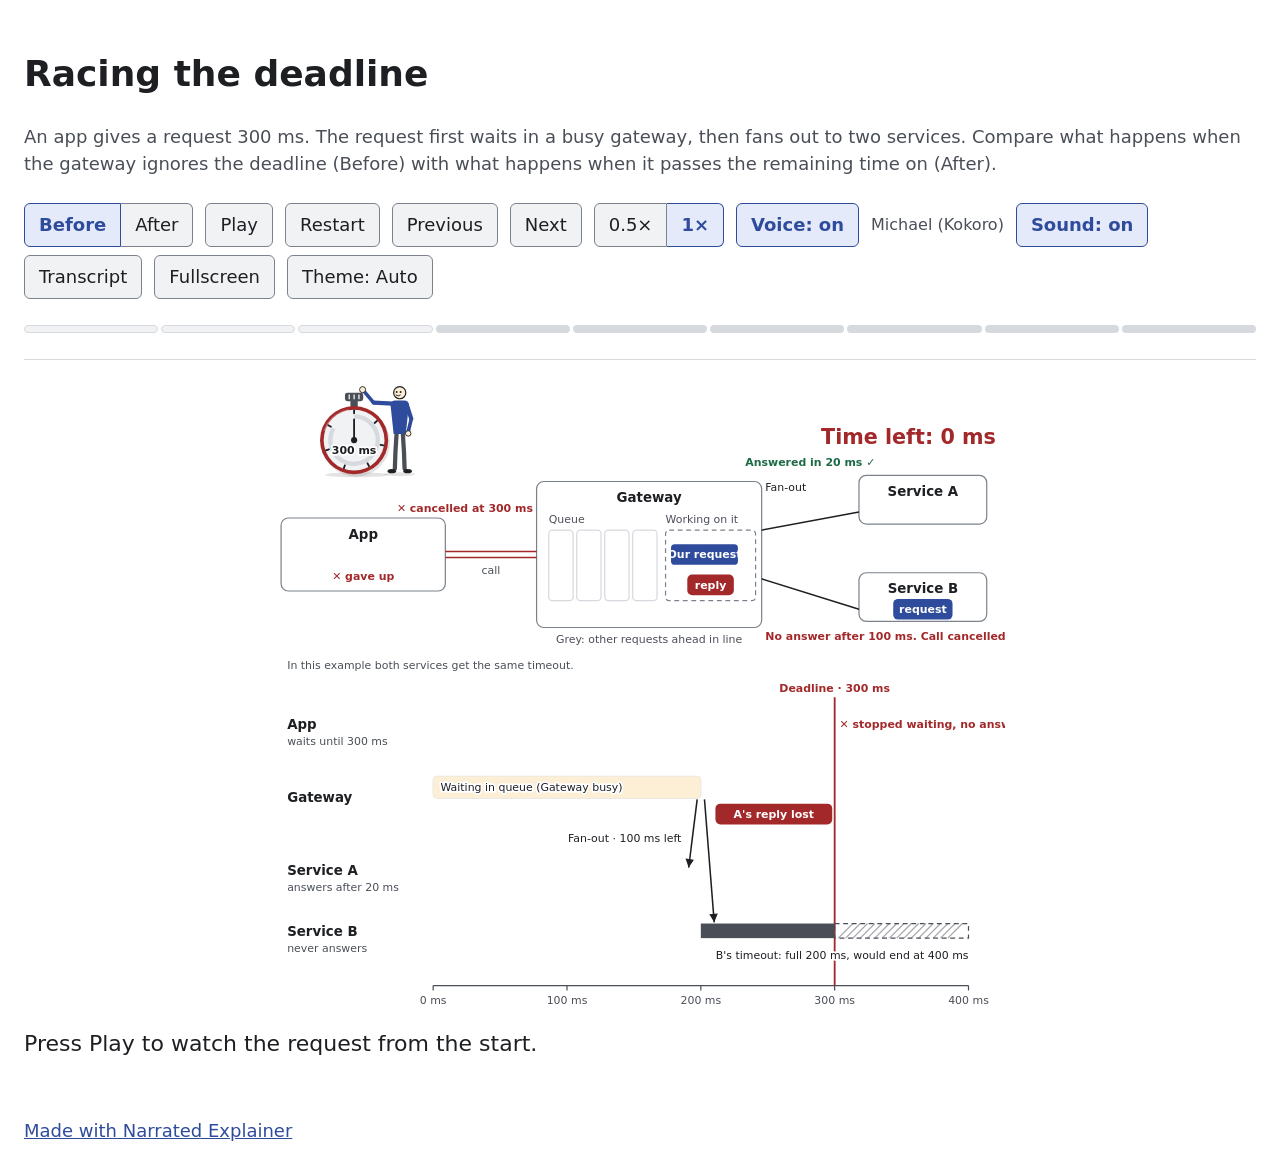
==== commit 7af732b0: "Document the fit check and rebuild the demo with the new player" ====
--- a/docs/demo/deadline-race.html
+++ b/docs/demo/deadline-race.html
@@ -1,44 +1,28 @@
 <!doctype html><html lang="en"><head><meta charset="utf-8"><meta name="viewport" content="width=device-width,initial-scale=1"><meta http-equiv="Content-Security-Policy" content="default-src 'none'; script-src 'unsafe-inline'; style-src 'unsafe-inline'; img-src data:; media-src data:; font-src data:; connect-src 'none'; object-src 'none'; base-uri 'none'; form-action 'none'"><title>Racing the deadline</title><style>body.nx-page{padding:24px;font-family:system-ui,sans-serif;}body.nx-page>h1{color:var(--nx-ink);}body.nx-page>p,body.nx-page>footer{color:var(--nx-ink-2);}body.nx-page>footer{margin-top:24px;}body.nx-page>footer a{color:var(--nx-info-fg);}</style></head><body class="nx nx-page"><h1>Racing the deadline</h1><p>An app gives a request 300 ms. The request first waits in a busy gateway, then fans out to two services. Compare what happens when the gateway ignores the deadline (Before) with what happens when it passes the remaining time on (After).</p><figure class="nx"></figure>
 <style>/* Narrated Explainer player styles. Every selector starts with .nx; colours come only from the
-   tone custom properties below. Hex literals appear only in the two palette definitions. */
-
-/* Light palette */
+   tone custom properties below. Hex literals appear only in the palette definition. */
+
+/* Palette: light-dark(light, dark), resolved by color-scheme. Auto follows the operating system;
+   the Theme control sets data-nx-theme on every .nx element the player owns. */
 .nx {
-  --nx-ink: #1d1f23;
-  --nx-ink-2: #4a4f57;
-  --nx-page: #ffffff;
-  --nx-sunken: #f1f2f4;
-  --nx-hairline: #d6d9de;
-  --nx-edge: #7c828c;
-  --nx-info-fg: #2f4c9c;
-  --nx-info-bg: #e4eafa;
-  --nx-ok-fg: #1c6b45;
-  --nx-ok-bg: #e0f2e8;
-  --nx-warn-fg: #8a5300;
-  --nx-warn-bg: #fcefd6;
-  --nx-stop-fg: #a3282a;
-  --nx-stop-bg: #fbe5e5;
+  color-scheme: light dark;
+  --nx-ink: light-dark(#1d1f23, #eceef1);
+  --nx-ink-2: light-dark(#4a4f57, #b6bbc3);
+  --nx-page: light-dark(#ffffff, #15171a);
+  --nx-sunken: light-dark(#f1f2f4, #23262b);
+  --nx-hairline: light-dark(#d6d9de, #373b42);
+  --nx-edge: light-dark(#7c828c, #7a808a);
+  --nx-info-fg: light-dark(#2f4c9c, #a3b9f6);
+  --nx-info-bg: light-dark(#e4eafa, #1f2a48);
+  --nx-ok-fg: light-dark(#1c6b45, #82d4a8);
+  --nx-ok-bg: light-dark(#e0f2e8, #173427);
+  --nx-warn-fg: light-dark(#8a5300, #f1c56f);
+  --nx-warn-bg: light-dark(#fcefd6, #3a2b10);
+  --nx-stop-fg: light-dark(#a3282a, #f39d9d);
+  --nx-stop-bg: light-dark(#fbe5e5, #3e1c1d);
 }
-
-/* Dark palette */
-@media (prefers-color-scheme: dark) {
-  .nx {
-    --nx-ink: #eceef1;
-    --nx-ink-2: #b6bbc3;
-    --nx-page: #15171a;
-    --nx-sunken: #23262b;
-    --nx-hairline: #373b42;
-    --nx-edge: #7a808a;
-    --nx-info-fg: #a3b9f6;
-    --nx-info-bg: #1f2a48;
-    --nx-ok-fg: #82d4a8;
-    --nx-ok-bg: #173427;
-    --nx-warn-fg: #f1c56f;
-    --nx-warn-bg: #3a2b10;
-    --nx-stop-fg: #f39d9d;
-    --nx-stop-bg: #3e1c1d;
-  }
-}
+.nx[data-nx-theme="light"] { color-scheme: light; }
+.nx[data-nx-theme="dark"] { color-scheme: dark; }
 
 /* Derived tones: the neutral tones as fg/bg pairs, resolved against whichever palette applies. */
 .nx {
@@ -131,7 +115,8 @@
 .nx .nx-progress .nx-marker.nx-passed::before { background: var(--nx-info-fg); border-color: var(--nx-info-fg); }
 .nx .nx-progress .nx-marker[aria-current="step"]::before { height: 16px; margin-top: -8px; }
 
-.nx .nx-stage { margin: 12px 0 0; min-width: 0; }
+/* The player sets max-width so the bar, stage and caption fit the window; auto margins centre it. */
+.nx .nx-stage { margin: 12px auto 0; min-width: 0; }
 .nx .nx-stage svg { display: block; width: 100%; max-width: 100%; height: auto; }
 
 .nx .nx-caption { margin: 12px 0 0; min-height: 3em; font-size: 22px; line-height: 1.45; color: var(--nx-ink); }
@@ -862,7 +847,10 @@
     play: 'Play', pause: 'Pause', restart: 'Restart', prev: 'Previous', next: 'Next',
     voiceOn: 'Voice: on', voiceOff: 'Voice: off', soundOn: 'Sound: on', soundOff: 'Sound: off',
     speed: 'Speed', mode: 'Mode', transcript: 'Transcript', fullscreen: 'Fullscreen',
+    themeAuto: 'Theme: Auto', themeLight: 'Theme: Light', themeDark: 'Theme: Dark',
   };
+  const THEMES = ['auto', 'light', 'dark'];
+  const THEME_KEY = 'narrated-explainer-theme';
 
   const finite = (v, fallback) => (typeof v === 'number' && isFinite(v) ? v : fallback);
   const clamp01 = (v) => Math.min(1, Math.max(0, v));
@@ -1389,6 +1377,7 @@
     const transcriptButton = button(controls, 'nx-transcript-toggle', labels.transcript, { 'aria-expanded': 'false', 'aria-controls': uid + '-transcript' });
     const fullscreenButton = button(controls, 'nx-fullscreen', labels.fullscreen);
     if (typeof figure.requestFullscreen !== 'function') fullscreenButton.hidden = true;
+    const themeButton = button(controls, 'nx-theme', labels.themeAuto);
     const progress = bar.appendChild(h(doc, 'div', { class: 'nx-progress' }));
     const stage = figure.appendChild(h(doc, 'div', { class: 'nx-stage' }));
     // The figcaption is the figure's last child (HTML content model), so the transcript comes first.
@@ -1447,6 +1436,7 @@
         return captionEl.appendChild(h(doc, 'span', { class: 'nx-word' }, word));
       });
       ui.word = -1;
+      fit();
     }
 
     function renderWord(index) {
@@ -1546,7 +1536,38 @@
     function toggleTranscript() {
       transcript.hidden = !transcript.hidden;
       transcriptButton.setAttribute('aria-expanded', String(!transcript.hidden));
-    }
+      fit();
+    }
+    // Theme: Auto follows the operating system; a choice is remembered when storage allows it.
+    const themed = doc.body && doc.body.classList.contains('nx') ? [figure, doc.body] : [figure];
+    function applyTheme(theme) {
+      ui.theme = theme;
+      themed.forEach((el) => {
+        if (theme === 'auto') el.removeAttribute('data-nx-theme');
+        else el.setAttribute('data-nx-theme', theme);
+      });
+      themeButton.textContent = labels['theme' + theme[0].toUpperCase() + theme.slice(1)];
+    }
+    function cycleTheme() {
+      applyTheme(THEMES[(THEMES.indexOf(ui.theme) + 1) % THEMES.length]);
+      try { root.localStorage.setItem(THEME_KEY, ui.theme); } catch (error) { /* playback does not need storage */ }
+    }
+    let storedTheme = null;
+    try { storedTheme = root.localStorage.getItem(THEME_KEY); } catch (error) { /* no storage: Auto */ }
+    applyTheme(THEMES.indexOf(storedTheme) === -1 ? 'auto' : storedTheme);
+
+    // Fit: with the figure's top at the window's top, the stage keeps its aspect ratio and narrows
+    // until everything above and below it also fits the window height.
+    function fit() {
+      if (!root.innerHeight || typeof stage.getBoundingClientRect !== 'function') return;
+      const box = stage.getBoundingClientRect();
+      if (!box.width || !box.height) return;
+      const outer = figure.getBoundingClientRect();
+      const free = root.innerHeight - (box.top - outer.top) - (outer.bottom - box.bottom);
+      stage.style.maxWidth = Math.max(0, Math.floor(free * box.width / box.height)) + 'px';
+    }
+    if (typeof root.addEventListener === 'function') root.addEventListener('resize', fit);
+
     function toggleFullscreen() {
       if (doc.fullscreenElement === figure) doc.exitFullscreen();
       else if (typeof figure.requestFullscreen === 'function') figure.requestFullscreen();
@@ -1560,6 +1581,7 @@
     soundButton.addEventListener('click', toggleSound);
     transcriptButton.addEventListener('click', toggleTranscript);
     fullscreenButton.addEventListener('click', toggleFullscreen);
+    themeButton.addEventListener('click', cycleTheme);
     if (reducedQuery && reducedQuery.addEventListener) {
       reducedQuery.addEventListener('change', () => { c.setReduced(reducedQuery.matches); renderLive(clock()); });
     }
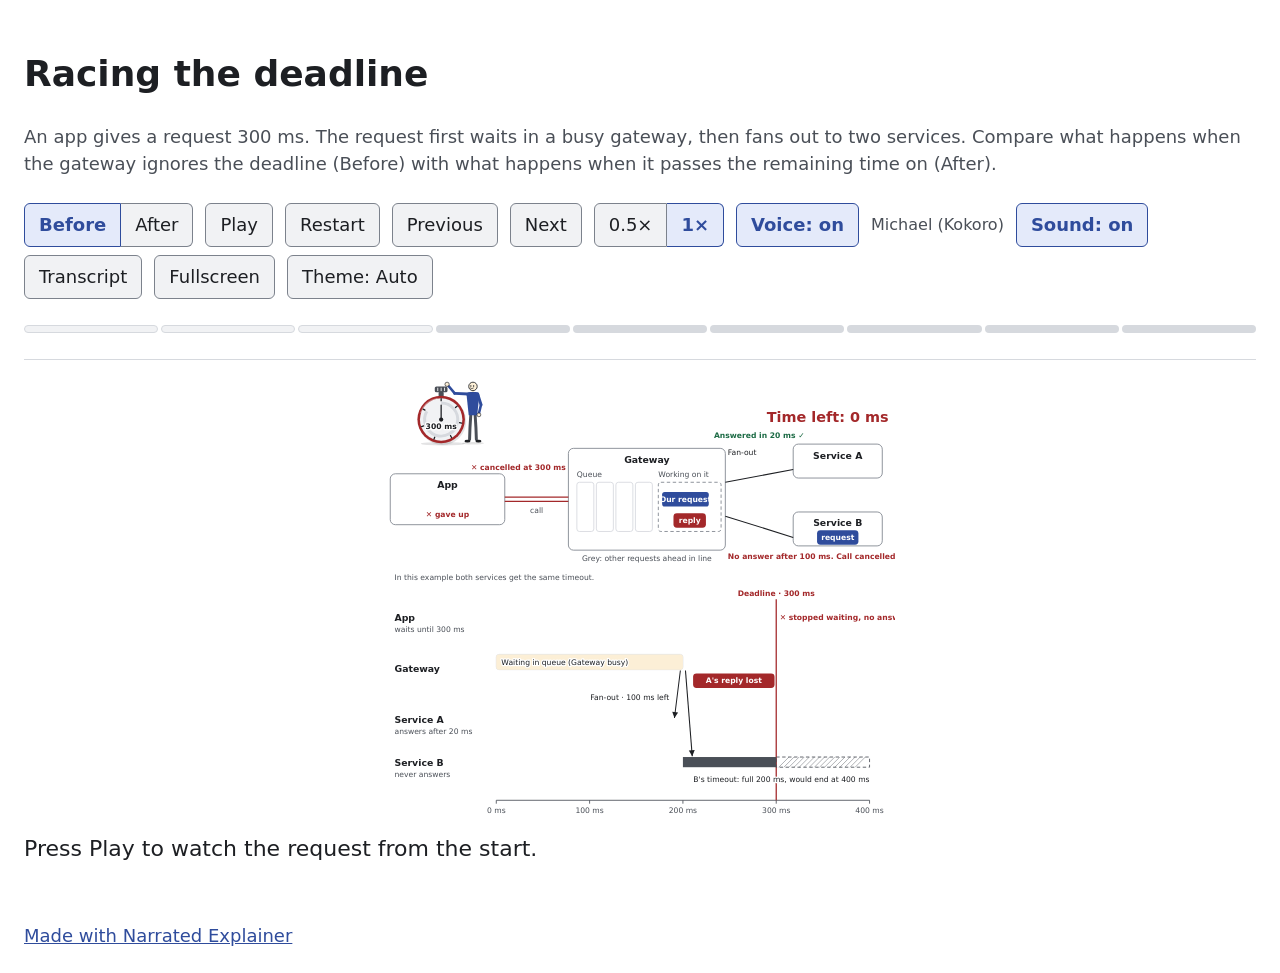
==== commit 2dcf9f50: "Document the small-text warning and rebuild the demo" ====
--- a/docs/demo/deadline-race.html
+++ b/docs/demo/deadline-race.html
@@ -1556,14 +1556,18 @@
     try { storedTheme = root.localStorage.getItem(THEME_KEY); } catch (error) { /* no storage: Auto */ }
     applyTheme(THEMES.indexOf(storedTheme) === -1 ? 'auto' : storedTheme);
 
-    // Fit: with the figure's top at the window's top, the stage keeps its aspect ratio and narrows
-    // until everything above and below it also fits the window height.
+    // Fit: the stage keeps its aspect ratio and narrows until everything above and below it fits the
+    // window height. A standalone page in a landscape window fits from the page top, so the first
+    // view shows title through caption; otherwise it fits with the figure's top at the window's top.
+    const standalone = Boolean(doc.body && doc.body.classList.contains('nx-page'));
     function fit() {
       if (!root.innerHeight || typeof stage.getBoundingClientRect !== 'function') return;
       const box = stage.getBoundingClientRect();
       if (!box.width || !box.height) return;
       const outer = figure.getBoundingClientRect();
-      const free = root.innerHeight - (box.top - outer.top) - (outer.bottom - box.bottom);
+      const fromPageTop = standalone && root.innerWidth >= root.innerHeight;
+      const above = fromPageTop ? box.top + (root.scrollY || 0) : box.top - outer.top;
+      const free = root.innerHeight - above - (outer.bottom - box.bottom);
       stage.style.maxWidth = Math.max(0, Math.floor(free * box.width / box.height)) + 'px';
     }
     if (typeof root.addEventListener === 'function') root.addEventListener('resize', fit);
